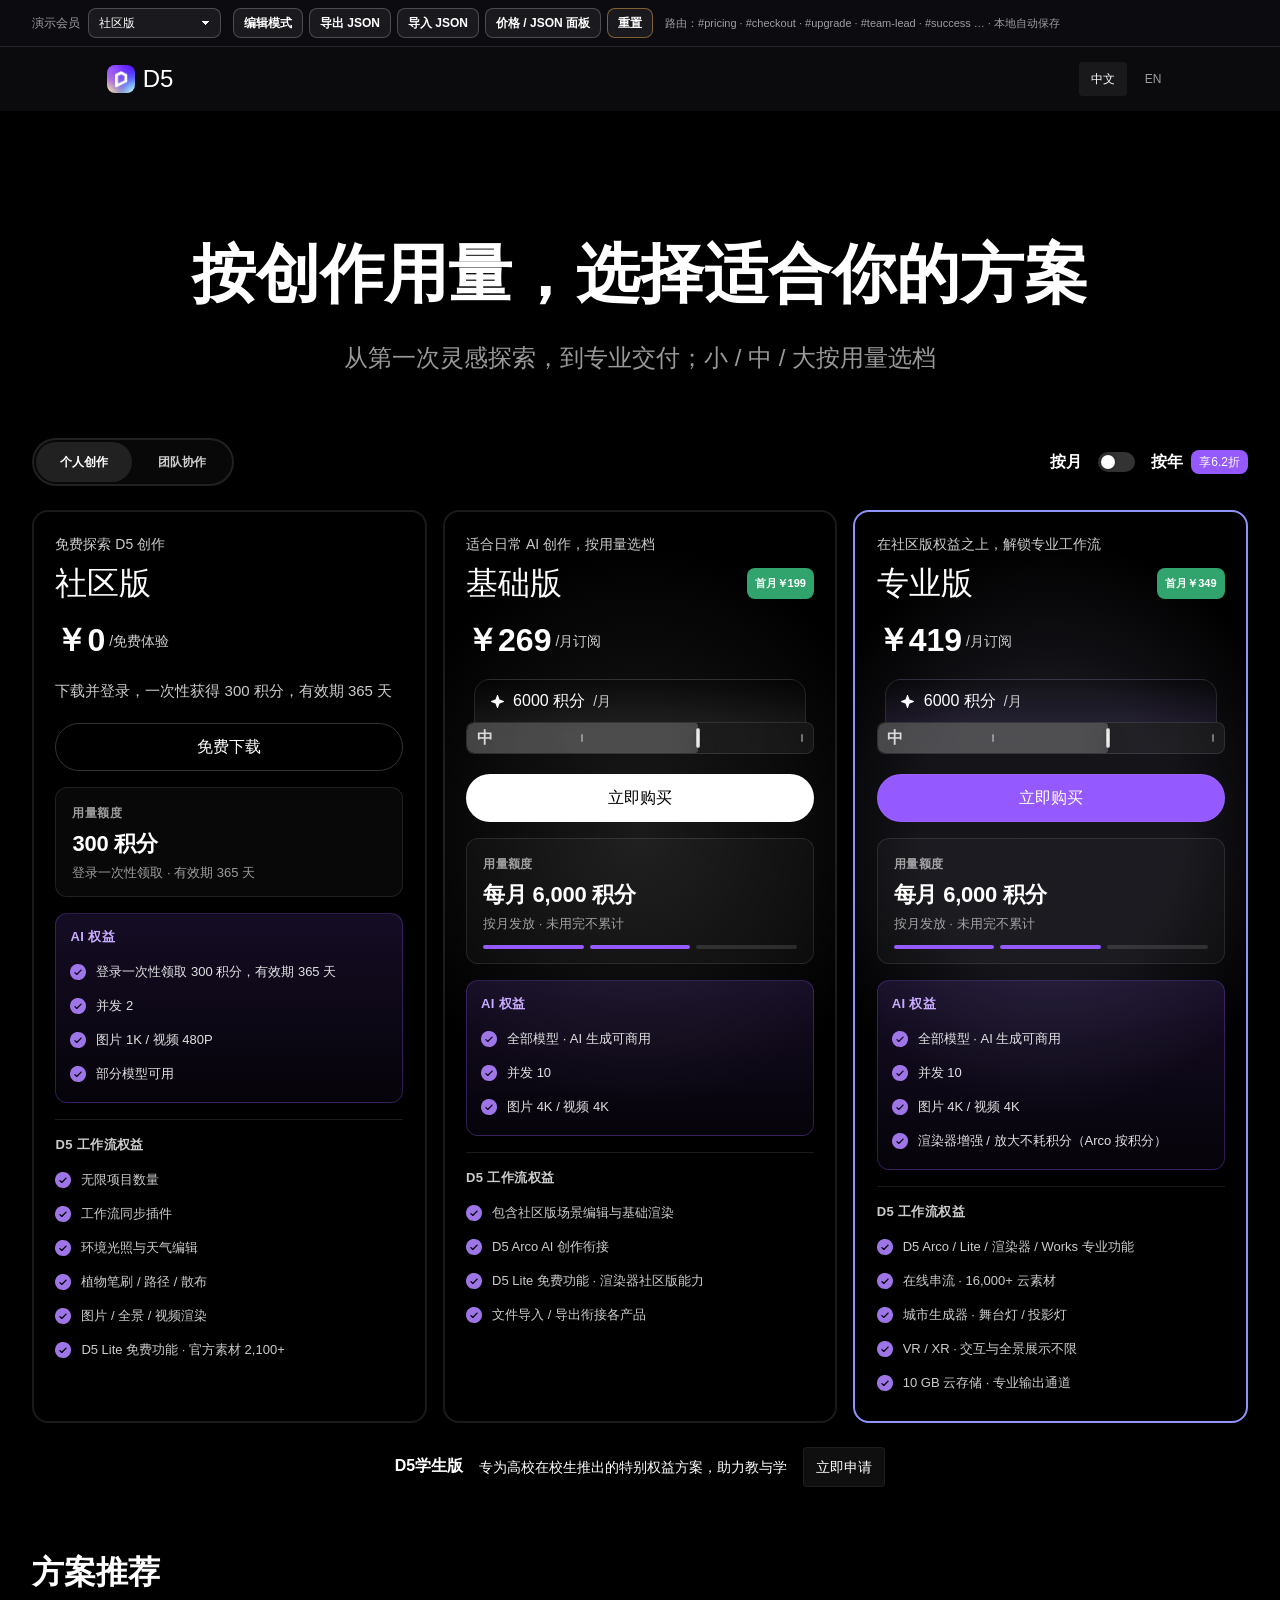
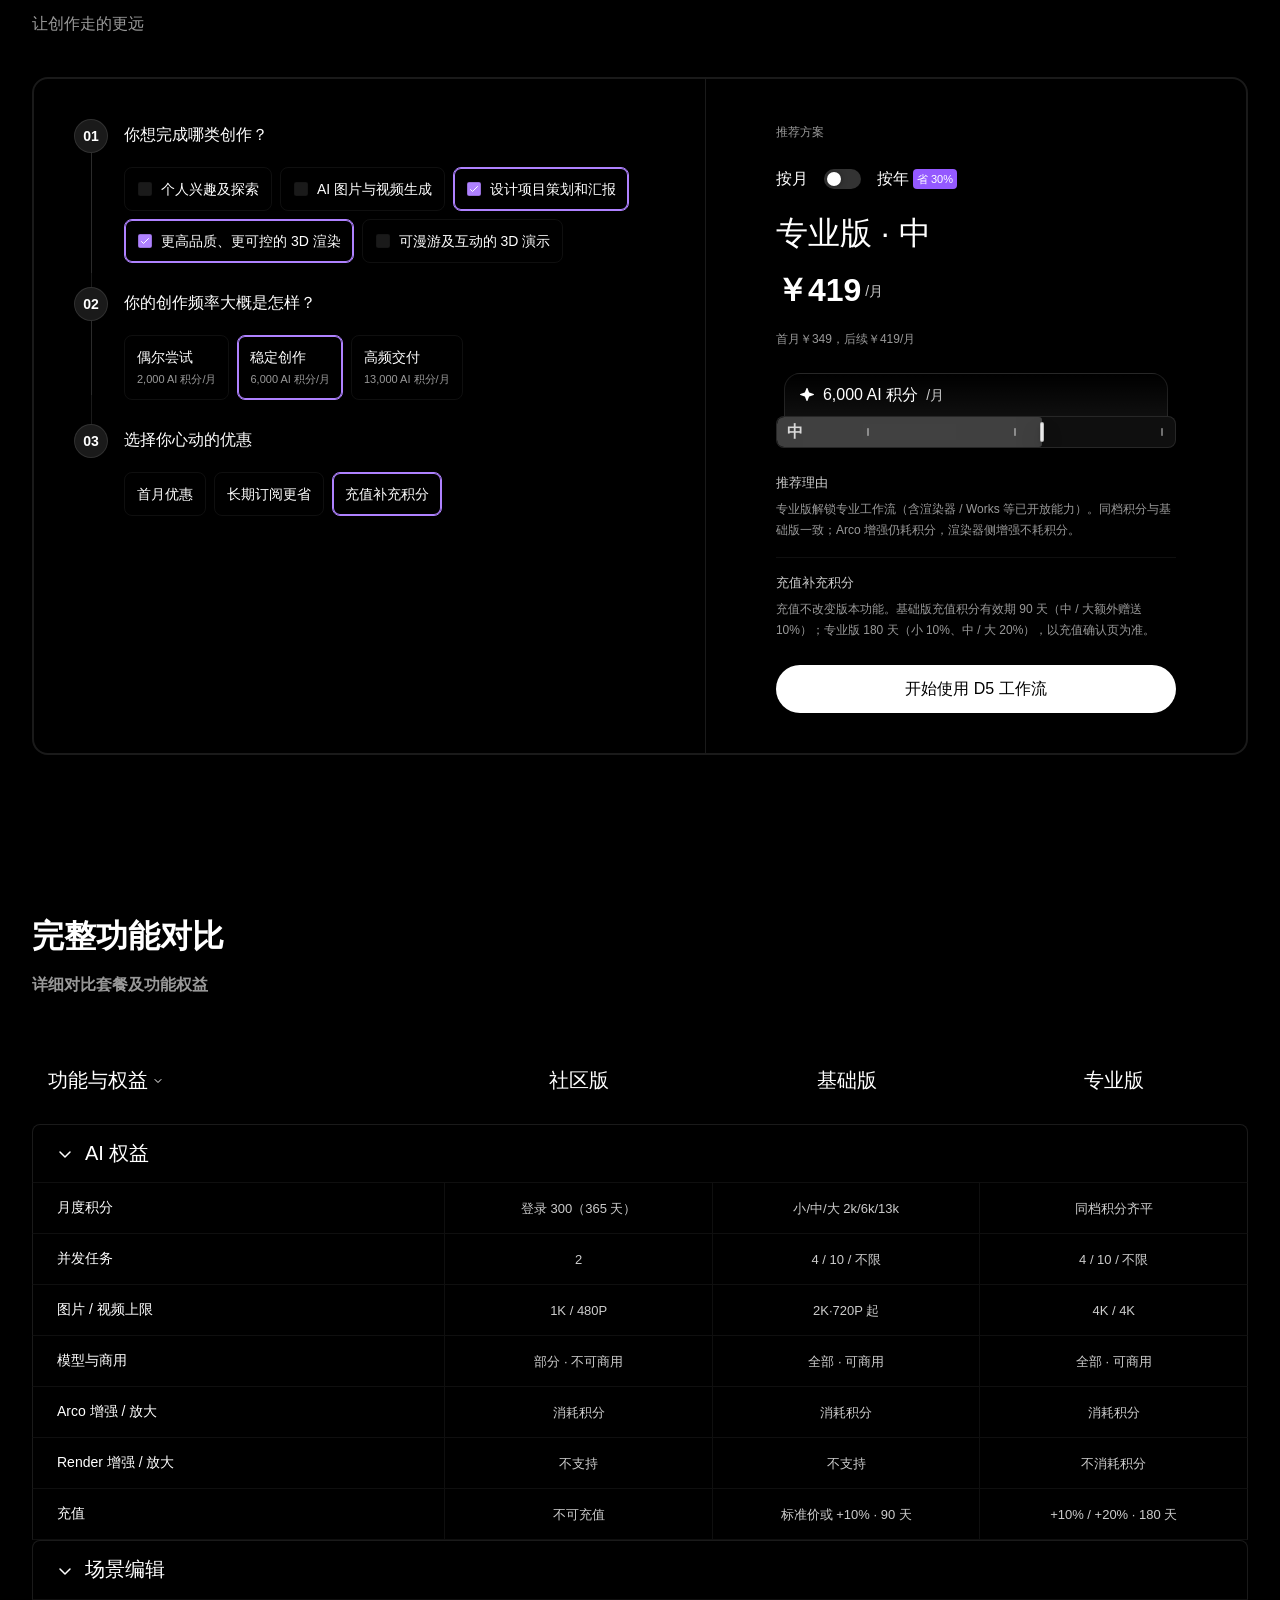
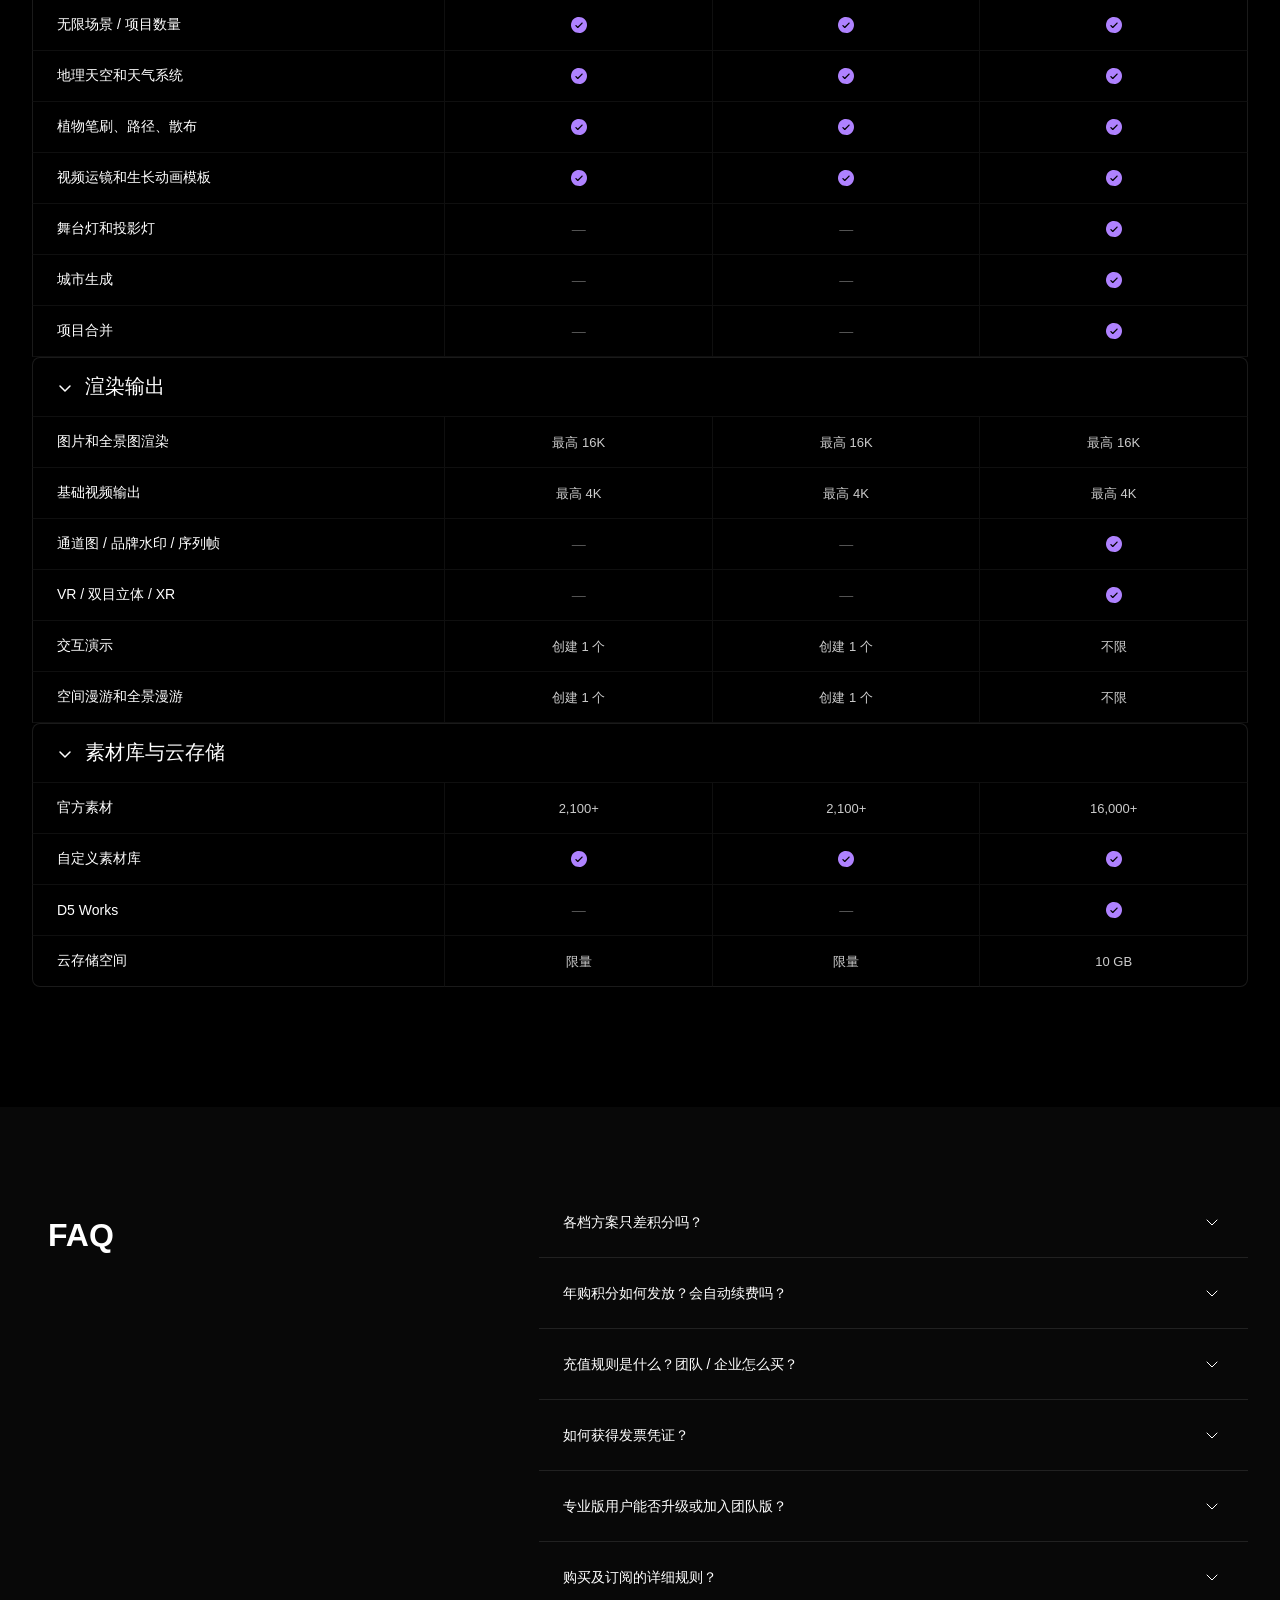
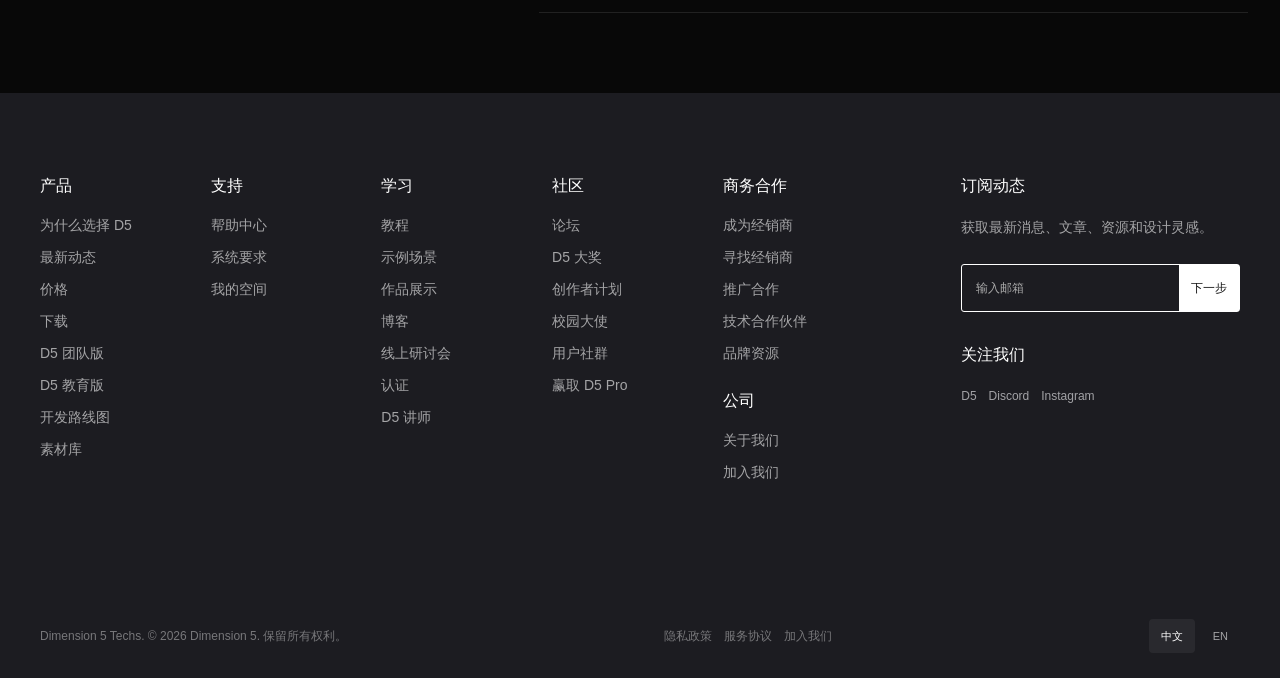
==== index.html @ 99d99f15 "Lay team and enterprise plans side by side. Replace the stacked .plan-grid.is-team flex column with " ====
<!doctype html>
<html lang="zh-CN">
<head>
  <meta charset="UTF-8">
  <meta name="viewport" content="width=device-width, initial-scale=1">
  <meta name="theme-color" content="#000000">
  <meta name="description" content="选择适合你的 D5 方案，比较个人版本、AI 用量与设计工作流权益。">
  <title>D5 · 选择你的创作方案</title>
  <link rel="icon" href="assets/d5-logo.png">
  <link rel="stylesheet" href="styles.css?v=20261009-team-2col">
  <link rel="stylesheet" href="recommender.css?v=20261009-team-2col">
  <link rel="stylesheet" href="flows.css?v=20261009-team-2col">
</head>
<body data-route="pricing">
  <div class="demo-toolbar" id="demo-toolbar" aria-label="演示与编辑工具栏"></div>

  <header class="global-nav">
    <a class="brand" href="#pricing" data-nav="pricing" aria-label="D5"><img src="assets/brand.webp" alt=""><span>D5</span></a>
    <fieldset class="language-switch" aria-label="Language">
      <button type="button" data-lang="zh" aria-pressed="true">中文</button>
      <button type="button" data-lang="en" aria-pressed="false">EN</button>
    </fieldset>
  </header>

  <div id="view-pricing">
  <main id="main">
    <section class="hero container">
      <h1 data-i18n="hero.title" data-edit="hero.title">按创作用量，选择适合你的方案</h1>
      <p data-i18n="hero.subtitle" data-edit="hero.subtitle">从第一次灵感探索，到专业交付；小 / 中 / 大按用量选档</p>
    </section>

    <section class="pricing container" id="pricing">
      <div class="pricing-toolbar">
        <div class="segmented" role="group" aria-label="选择用户类别">
          <button type="button" data-audience="personal" aria-pressed="true" data-i18n="audience.personal">个人创作</button>
          <button type="button" data-audience="team" aria-pressed="false" data-i18n="audience.team">团队协作</button>
        </div>
        <div class="billing">
          <span data-i18n="billing.monthly">按月</span>
          <button type="button" class="toggle" data-billing-toggle aria-pressed="false" aria-label="切换按年购买"><span></span></button>
          <div class="billing-annual"><span data-i18n="billing.annual">按年</span><b data-i18n="billing.discount">享6.2折</b></div>
        </div>
      </div>
      <div class="plan-grid" id="plan-grid"></div>
      <div class="education">
        <div class="education-inner">
          <strong data-i18n="education.title" data-edit="education.title">D5学生版</strong>
          <span data-i18n="education.subtitle" data-edit="education.subtitle">专为高校在校生推出的特别权益方案，助力教与学</span>
          <a href="#pricing" data-i18n="education.button" data-edit="education.button">立即申请</a>
        </div>
      </div>
    </section>

    <section class="section container" id="workflow" aria-labelledby="workflow-title">
      <div class="section-head">
        <h2 id="workflow-title" data-edit="workflow.title">方案推荐</h2>
        <p data-edit="workflow.subtitle">让创作走的更远</p>
      </div>
      <div class="plan-finder" id="plan-finder"></div>
    </section>

    <section class="section container" id="comparison" aria-labelledby="comparison-title">
      <div class="section-head row">
        <div>
          <h2 id="comparison-title" data-i18n="comparison.title" data-edit="comparison.title">完整功能对比</h2>
          <p data-i18n="comparison.subtitle" data-edit="comparison.subtitle">详细对比套餐及功能权益</p>
        </div>
      </div>
      <div class="compare-scroll" tabindex="0" role="region" aria-labelledby="comparison-title"><div class="compare" id="compare"></div></div>
    </section>

    <section class="faq" id="faq" aria-labelledby="faq-title">
      <div class="container faq-inner">
        <div class="faq-title"><h2 id="faq-title">FAQ</h2></div>
        <div class="faq-list">
          <details><summary><span data-i18n="faq.q1" data-edit="faq.q1">各档方案只差积分吗？</span><img src="assets/figma/caret-down-faq.svg" alt=""></summary><p data-i18n="faq.a1" data-edit="faq.a1">不只积分。小 / 中 / 大还会影响并发、输出分辨率、充值赠送与积分有效期等；基础版与专业版同档积分一致，但在产品工作流与计量上不同——D5 Arco 的 AI 增强 / 放大消耗积分；专业版下 D5 渲染器的 AI 增强 / 放大不消耗积分，基础版不支持渲染器侧增强。具体以当前方案与功能入口说明为准。</p></details>
          <details><summary><span data-i18n="faq.q2" data-edit="faq.q2">年购积分如何发放？会自动续费吗？</span><img src="assets/figma/caret-down-faq.svg" alt=""></summary><p data-i18n="faq.a2" data-edit="faq.a2">年购一次支付，积分仍按月发放，未用完不累计到下一积分月。当前为到期不自动续费；是否自动续费以购买确认页为准。</p></details>
          <details><summary><span data-i18n="faq.q3" data-edit="faq.q3">充值规则是什么？团队 / 企业怎么买？</span><img src="assets/figma/caret-down-faq.svg" alt=""></summary><p data-i18n="faq.a3" data-edit="faq.a3">充值可补充 D5 AI 积分，不改变版本功能。社区版不可充值；基础版按档位为标准价或额外赠送，充值积分有效期 90 天；专业版额外赠送更高，有效期 180 天，均以充值确认页为准。团队版与企业版为两个独立版本模块，各自提供基础席位与专业席位，不展示公开自助价，请联系销售获取报价。</p></details>
          <details><summary><span data-i18n="faq.q4" data-edit="faq.q4">如何获得发票凭证？</span><img src="assets/figma/caret-down-faq.svg" alt=""></summary><p data-i18n="faq.a4" data-edit="faq.a4">成功订购后，可前往 D5 用户中心 · 发票服务 申请开票。</p></details>
          <details><summary><span data-i18n="faq.q5" data-edit="faq.q5">专业版用户能否升级或加入团队版？</span><img src="assets/figma/caret-down-faq.svg" alt=""></summary><p data-i18n="faq.a5" data-edit="faq.a5">专业版用户如需升级为团队版，可联系我们了解详情。若团队已开通团队版，可联系团队管理员邀请你加入。</p></details>
          <details><summary><span data-i18n="faq.q6" data-edit="faq.q6">购买及订阅的详细规则？</span><img src="assets/figma/caret-down-faq.svg" alt=""></summary><p data-i18n="faq.a6" data-edit="faq.a6">查看 D5 订阅规则（d5render.cn/subscription-rules）。其他购买问题可进入帮助中心向我们提问。</p></details>
        </div>
      </div>
    </section>
  </main>
  </div>

  <div id="flow-host" hidden>
    <div id="flow-root" class="view is-active" aria-live="polite"></div>
  </div>

  <footer class="reference-footer">
    <div class="footer-columns">
      <div><h3 data-i18n="footer.product">产品</h3><a href="#pricing" data-nav="pricing" data-i18n="footer.whyD5">为什么选择 D5</a><a href="#pricing" data-nav="pricing" data-i18n="footer.whatsNew">最新动态</a><a href="#pricing" data-nav="pricing" data-i18n="footer.pricing">价格</a><a href="#pricing" data-nav="pricing" data-i18n="footer.download">下载</a><a href="#pricing" data-nav="pricing" data-i18n="footer.teams">D5 团队版</a><a href="#pricing" data-nav="pricing" data-i18n="footer.education">D5 教育版</a><a href="#pricing" data-nav="pricing" data-i18n="footer.roadmap">开发路线图</a><a href="#pricing" data-nav="pricing" data-i18n="footer.assets">素材库</a></div>
      <div><h3 data-i18n="footer.support">支持</h3><a href="#pricing" data-nav="pricing" data-i18n="footer.help">帮助中心</a><a href="#pricing" data-nav="pricing" data-i18n="footer.requirements">系统要求</a><a href="#pricing" data-nav="pricing" data-i18n="footer.space">我的空间</a></div>
      <div><h3 data-i18n="footer.learn">学习</h3><a href="#pricing" data-nav="pricing" data-i18n="footer.tutorial">教程</a><a href="#pricing" data-nav="pricing" data-i18n="footer.sample">示例场景</a><a href="#pricing" data-nav="pricing" data-i18n="footer.gallery">作品展示</a><a href="#pricing" data-nav="pricing" data-i18n="footer.blog">博客</a><a href="#pricing" data-nav="pricing" data-i18n="footer.webinars">线上研讨会</a><a href="#pricing" data-nav="pricing" data-i18n="footer.certification">认证</a><a href="#pricing" data-nav="pricing" data-i18n="footer.instructor">D5 讲师</a></div>
      <div><h3 data-i18n="footer.community">社区</h3><a href="#pricing" data-nav="pricing" data-i18n="footer.forum">论坛</a><a href="#pricing" data-nav="pricing" data-i18n="footer.awards">D5 大奖</a><a href="#pricing" data-nav="pricing" data-i18n="footer.creator">创作者计划</a><a href="#pricing" data-nav="pricing" data-i18n="footer.campus">校园大使</a><a href="#pricing" data-nav="pricing" data-i18n="footer.userGroup">用户社群</a><a href="#pricing" data-nav="pricing" data-i18n="footer.winPro">赢取 D5 Pro</a></div>
      <div><h3 data-i18n="footer.business">商务合作</h3><a href="#pricing" data-nav="pricing" data-i18n="footer.reseller">成为经销商</a><a href="#pricing" data-nav="pricing" data-i18n="footer.findReseller">寻找经销商</a><a href="#pricing" data-nav="pricing" data-i18n="footer.affiliate">推广合作</a><a href="#pricing" data-nav="pricing" data-i18n="footer.technology">技术合作伙伴</a><a href="#pricing" data-nav="pricing" data-i18n="footer.brandKit">品牌资源</a><h3 class="company-heading" data-i18n="footer.company">公司</h3><a href="#pricing" data-nav="pricing" data-i18n="footer.about">关于我们</a><a href="#pricing" data-nav="pricing" data-i18n="footer.careers">加入我们</a></div>
      <div class="footer-subscribe">
        <h3 data-i18n="footer.subscribe">订阅动态</h3>
        <p data-i18n="footer.newsletter">获取最新消息、文章、资源和设计灵感。</p>
        <form class="newsletter-placeholder" id="newsletter-form"><label class="sr-only" for="newsletter-email" data-i18n="footer.emailLabel">邮箱地址</label><input id="newsletter-email" type="email" placeholder="输入邮箱" data-i18n-placeholder="footer.emailPlaceholder"><button type="submit" data-i18n="footer.next">下一步</button></form>
        <h3 data-i18n="footer.followTitle">关注我们</h3>
        <span class="social-labels">D5　Discord　Instagram</span>
      </div>
    </div>
    <div class="footer-legal">
      <span data-i18n="footer.copyright">Dimension 5 Techs. © 2026 Dimension 5. 保留所有权利。</span>
      <span><a href="#pricing" data-nav="pricing" data-i18n="footer.privacy">隐私政策</a>　<a href="#pricing" data-nav="pricing" data-i18n="footer.service">服务协议</a>　<a href="#pricing" data-nav="pricing" data-i18n="footer.join">加入我们</a></span>
      <fieldset class="language-switch" aria-label="Language">
        <button type="button" data-lang="zh" aria-pressed="true">中文</button>
        <button type="button" data-lang="en" aria-pressed="false">EN</button>
      </fieldset>
    </div>
  </footer>

  <div class="sr-only" id="announcer" role="status" aria-live="polite"></div>
  <script src="app.js?v=20261009-team-2col"></script>
  <script src="recommender.js?v=20261009-team-2col"></script>
  <script src="flows.js?v=20261009-team-2col"></script>
</body>
</html>
---- styles.css ----
@charset "UTF-8";
/* D5 pricing page.
   Section design: Figma "Official Website / Global" (31951:32322), 1920 frame, content px-240 → 1440.
   Header / footer: reference site (d5-arco-landing). */

:root {
  --content-width: min(1440px, calc(100% - clamp(32px, 8vw - 24px, 64px)));
  --ai: #9459ff;
  --font: Inter, "PingFang SC", "Microsoft YaHei", sans-serif;
  --border-10: rgba(255, 255, 255, .1);
  --border-6: rgba(255, 255, 255, .06);
  --text-80: rgba(255, 255, 255, .8);
  --text-60: rgba(255, 255, 255, .6);
}

* { box-sizing: border-box; }
[hidden] { display: none !important; }
html { scroll-behavior: smooth; scroll-padding-top: 64px; }
body { margin: 0; background: #000; color: #fff; font-family: var(--font); font-size: 14px; line-height: 22px; -webkit-font-smoothing: antialiased; }
a { color: inherit; text-decoration: none; }
button { font: inherit; color: inherit; background: none; border: 0; padding: 0; cursor: pointer; }
img { display: block; }
h1, h2, h3, p { margin: 0; }
fieldset { border: 0; margin: 0; padding: 0; min-width: 0; }
.sr-only { position: absolute; width: 1px; height: 1px; padding: 0; margin: -1px; overflow: hidden; clip: rect(0, 0, 0, 0); white-space: nowrap; border: 0; }
.container { width: var(--content-width); margin-inline: auto; }

/* ---------- Header (reference site) ---------- */
.global-nav { position: sticky; top: 0; z-index: 50; display: flex; align-items: center; justify-content: space-between; height: 64px; padding: 0 max(32px, 8.333vw); background: rgba(13, 13, 16, .9); -webkit-backdrop-filter: blur(24px); backdrop-filter: blur(24px); }
.brand { display: flex; align-items: center; gap: 8px; font-family: Outfit, Inter, sans-serif; font-size: 24px; font-weight: 500; white-space: nowrap; }
.brand img { width: 28px; height: 28px; border-radius: 8px; object-fit: cover; }
.language-switch { display: flex; gap: 6px; }
.language-switch button { padding: 8px 12px; border-radius: 4px; font-size: 12px; line-height: 18px; color: var(--text-60); }
.language-switch button[aria-pressed="true"] { background: rgba(255, 255, 255, .06); color: #fff; }

/* ---------- Hero ---------- */
.hero { display: flex; flex-direction: column; gap: 24px; padding: 120px 0 40px; text-align: center; }
.hero h1 { font-size: 64px; font-weight: 700; line-height: normal; }
.hero p { font-size: 24px; font-weight: 500; line-height: normal; color: var(--text-60); }

/* ---------- Pricing toolbar ---------- */
.pricing-toolbar { display: flex; align-items: center; justify-content: space-between; padding: 24px 0; }
.segmented { display: flex; align-items: center; gap: 2px; height: 48px; padding: 2px; border: 2px solid var(--border-10); border-radius: 9999px; background: rgba(255, 255, 255, .03); -webkit-backdrop-filter: blur(50px); backdrop-filter: blur(50px); }
.segmented button { height: 100%; padding: 0 24px; border-radius: 9999px; font-size: 12px; font-weight: 600; line-height: 16px; white-space: nowrap; opacity: .8; }
.segmented button[aria-pressed="true"] { background: rgba(255, 255, 255, .1); opacity: 1; }
.billing { display: flex; align-items: center; gap: 16px; font-size: 16px; font-weight: 600; line-height: 20px; white-space: nowrap; }
.billing-annual { display: flex; align-items: center; gap: 8px; }
.toggle { display: flex; align-items: center; width: 37px; height: 20px; padding: 3px; border-radius: 17px; background: rgba(255, 255, 255, .2); transition: background-color .16s ease; }
.toggle[aria-pressed="true"] { background: var(--ai); }
.toggle span { width: 14px; height: 14px; border-radius: 50%; background: #fff; box-shadow: 0 0 6.4px rgba(0, 0, 0, .4); transition: transform .2s ease; }
.toggle[aria-pressed="true"] span { transform: translateX(17px); }
.billing b { padding: 4px 8px; border-radius: 8px; background: var(--ai); font-size: 12px; font-weight: 500; line-height: 16px; }

/* ---------- Price cards ---------- */
.plan-grid { display: grid; grid-template-columns: repeat(3, minmax(0, 1fr)); gap: clamp(16px, 1.25vw, 24px); align-items: stretch; }
/* Team audience: 团队版 | 企业版 side-by-side; each module has 基础|专业 in one row */
.plan-grid.is-team {
  display: grid;
  grid-template-columns: repeat(2, minmax(0, 1fr));
  gap: 14px;
  align-items: stretch;
}
.seat-note { margin: 0; font-size: 11px; line-height: 16px; color: var(--text-80); }

/* Business modules: Team / Enterprise — compact for one-screen fit */
.biz-module {
  display: flex; flex-direction: column; gap: 10px;
  padding: 12px 12px 14px;
  border: 1px solid var(--border-10);
  border-radius: 14px;
  background: rgba(255, 255, 255, .02);
  min-width: 0;
}
.biz-module-head { display: flex; flex-direction: column; gap: 2px; }
.biz-module-head h2 { font-size: 18px; font-weight: 600; line-height: 24px; }
.biz-module-head p { font-size: 12px; line-height: 17px; color: var(--text-60); }
.biz-module-head .biz-module-note { margin: 2px 0 0; font-size: 11px; line-height: 16px; color: var(--text-60); opacity: .85; }
.biz-seat-grid {
  display: grid;
  grid-template-columns: repeat(2, minmax(0, 1fr));
  gap: 8px;
  align-items: stretch;
}
.plan-card.seat-card {
  gap: 8px;
  padding: 10px 10px 12px;
  border-width: 1px;
  border-radius: 12px;
}
.plan-card.seat-card .plan-zone-a { gap: 6px; padding-bottom: 0; }
.plan-card.seat-card .plan-title { gap: 2px; }
.plan-card.seat-card .plan-desc { font-size: 11px; line-height: 15px; color: var(--text-60); }
.plan-card.seat-card .plan-name h2 { font-size: 16px; font-weight: 600; line-height: 22px; }
.plan-card.seat-card .seat-capacity {
  margin-top: 0;
  padding: 8px 10px;
  gap: 2px;
  border-radius: 8px;
}
.plan-card.seat-card .seat-capacity .capacity-title { font-size: 13px; font-weight: 600; line-height: 18px; }
.plan-card.seat-card .plan-button {
  height: 34px;
  padding: 6px 10px;
  font-size: 13px;
  border-radius: 9999px;
}
.plan-card.seat-card .seat-bullets { margin-top: 0; gap: 0; }
.plan-card.seat-card .seat-bullets li {
  min-height: 0;
  padding: 2px 0;
  font-size: 11px;
  line-height: 15px;
  gap: 6px;
}
.plan-card.seat-card .seat-bullets li .check { width: 12px; height: 12px; margin-top: 1px; }

/* Lovart-inspired card zones + AI/workflow split */
.plan-zone-a { display: flex; flex-direction: column; gap: 16px; padding-bottom: 4px; }
.capacity-zone {
  display: flex; flex-direction: column; gap: 6px;
  padding: 14px 16px;
  border: 1px solid var(--border-10);
  border-radius: 12px;
  background: rgba(255, 255, 255, .03);
}
.capacity-label { font-size: 12px; font-weight: 600; letter-spacing: .04em; text-transform: uppercase; color: var(--text-60); }
.capacity-title { font-size: 22px; font-weight: 600; line-height: 28px; letter-spacing: -.01em; }
.capacity-sub { font-size: 13px; line-height: 18px; color: var(--text-60); }
.capacity-meter { display: flex; gap: 6px; margin-top: 6px; }
.capacity-meter i { flex: 1; height: 4px; border-radius: 2px; background: rgba(255, 255, 255, .12); }
.capacity-meter i.on { background: var(--ai); }
.seat-capacity { margin-top: 0; }
.seat-capacity .capacity-title { font-size: 13px; line-height: 18px; }
.seat-bullets { margin-top: 0; }
.seat-bullets li { min-height: 0; padding: 2px 0; font-size: 11px; line-height: 15px; }

.benefit-stack { display: flex; flex-direction: column; gap: 0; margin-top: 0; }
.benefit-block { display: flex; flex-direction: column; gap: 10px; }
.benefit-label { font-size: 13px; font-weight: 600; line-height: 18px; color: var(--text-60); letter-spacing: .03em; }
.benefit-ai {
  padding: 14px 14px 12px;
  border: 1px solid rgba(148, 89, 255, .28);
  border-radius: 12px;
  background: linear-gradient(180deg, rgba(148, 89, 255, .14), rgba(148, 89, 255, .04));
}
.benefit-ai .benefit-label { color: #c9acff; }
.benefit-divider { height: 1px; margin: 16px 0; background: var(--border-10); }
.benefit-workflow .benefit-label { color: var(--text-80); }
.compare-text { display: inline-block; font-size: 13px; line-height: 18px; color: var(--text-80); }
.compare-empty { color: var(--text-60); opacity: .55; }
.plan-card { display: flex; flex-direction: column; gap: 16px; padding: clamp(16px, 1.67vw, 24px); border: 2px solid var(--border-10); border-radius: 16px; min-width: 0; overflow-wrap: anywhere; transition: border-color .16s ease, background-color .16s ease; }
.plan-card.basic { background: radial-gradient(ellipse 262px 290px at 50% 35%, rgba(255, 255, 255, .1), rgba(255, 255, 255, 0)); }
.plan-card.pro { border-color: #8f94fb; background: radial-gradient(ellipse 262px 290px at 50% 35%, rgba(199, 201, 253, .1) 50%, rgba(255, 255, 255, 0)); }
.plan-top { display: flex; flex-direction: column; gap: 16px; }
.plan-title { display: flex; flex-direction: column; gap: 8px; }
.plan-desc { font-size: 14px; font-weight: 500; line-height: 22px; color: var(--text-80); }
.plan-name { display: flex; flex-wrap: wrap; align-items: center; justify-content: space-between; gap: 8px; }
.plan-name h2 { font-size: 32px; font-weight: 500; line-height: 40px; }
.tag { max-width: 100%; padding: 8px; border-radius: 8px; background: #30a46c; font-size: 11px; font-weight: 600; line-height: normal; color: #fff; }
.plan-price { display: flex; flex-wrap: wrap; align-items: center; gap: 4px; min-height: 40px; }
.price-value { font-size: 32px; font-weight: 600; line-height: normal; white-space: nowrap; }
.price-period { font-size: 14px; line-height: 22px; color: var(--text-80); }
.plan-info { display: flex; flex-direction: column; gap: 8px; font-size: 15px; font-weight: 500; line-height: 24px; color: var(--text-80); }

.credit-block { display: flex; flex-direction: column; border-radius: 16px; }
.credit-wrap { padding: 0 8px; }
.credit-info { display: flex; flex-wrap: wrap; align-items: center; gap: 4px 8px; padding: 8px clamp(8px, 1.1vw, 16px); border: 1px solid var(--border-10); border-bottom: 0; border-radius: 16px 16px 0 0; background: linear-gradient(to top, rgba(255, 255, 255, .06), rgba(255, 255, 255, 0)); }
.pro .credit-info { background: linear-gradient(to top, rgba(175, 130, 255, .1), rgba(175, 130, 255, 0)); }
.credit-info img { flex: none; width: 16px; height: 16px; padding: 1.5px; }
.credit-info strong { font-size: 16px; font-weight: 500; line-height: 26px; }
.credit-info > span { font-size: 14px; line-height: 22px; color: var(--text-80); }
.rolling-number { display: inline-flex; font-variant-numeric: tabular-nums; line-height: 1.15; vertical-align: baseline; }
.number-wheel { display: inline-block; width: 1ch; height: 1.15em; overflow: hidden; }
.number-wheel-track { display: flex; flex-direction: column; }
.number-wheel-track > span { display: block; height: 1.15em; line-height: 1.15em; flex: none; }

.plan-slider { position: relative; height: 32px; border: 1px solid var(--border-10); border-radius: 8px; background: rgba(255, 255, 255, .06); -webkit-backdrop-filter: blur(50px); backdrop-filter: blur(50px); overflow: hidden; touch-action: pan-y; user-select: none; -webkit-user-select: none; cursor: pointer; }
.slider-fill { position: absolute; inset: 0 auto 0 0; width: clamp(0%, var(--progress), 100%); border-radius: 7px 3px 3px 7px; background: rgba(255, 255, 255, .2); -webkit-backdrop-filter: blur(50px); backdrop-filter: blur(50px); transition: width .18s cubic-bezier(.2, .8, .2, 1); }
.slider-handle { position: absolute; top: 5px; left: clamp(0px, calc(var(--progress) - 2px), calc(100% - 4px)); width: 4px; height: 20px; border: 1px solid rgba(0, 0, 0, .2); border-radius: 2px; background: rgba(255, 255, 255, .9); filter: drop-shadow(0 8px 9px rgba(0, 0, 0, .22)) drop-shadow(0 2px 2.5px rgba(0, 0, 0, .18)); transition: left .18s cubic-bezier(.2, .8, .2, 1); pointer-events: none; }
.slider-label { position: absolute; left: 9.67px; top: 50%; transform: translateY(-50%); font-size: 16px; font-weight: 600; line-height: 16px; color: var(--text-80); pointer-events: none; }
.slider-ticks { position: absolute; inset: 0; pointer-events: none; }
.slider-ticks i { position: absolute; top: 11px; width: 2px; height: 8px; border-radius: 1px; background: rgba(255, 255, 255, .4); transform: translateX(-50%); }
.slider-ticks i:nth-child(1) { left: 33.333%; }
.slider-ticks i:nth-child(2) { left: 66.666%; }
.slider-ticks i:nth-child(3) { left: calc(100% - 10px); transform: translateX(-100%); }
.plan-slider input { position: absolute; inset: 0; width: 100%; height: 100%; margin: 0; opacity: 0; cursor: pointer; }
.plan-slider:has(input:focus-visible) { outline: 2px solid #c9acff; outline-offset: 2px; }

.plan-button { display: flex; align-items: center; justify-content: center; width: 100%; height: 48px; padding: 12px; border-radius: 9999px; font-size: 16px; font-weight: 500; line-height: 1; -webkit-backdrop-filter: blur(50px); backdrop-filter: blur(50px); transition: border-color .16s ease, background-color .16s ease, color .16s ease; }
.community .plan-button { border: 1px solid rgba(255, 255, 255, .2); }
.basic .plan-button { border: 1px solid rgba(255, 255, 255, .2); background: #fff; color: #000; }
.pro .plan-button { border: 1px solid var(--border-6); background: var(--ai); }
.plan-card:focus-within { border-color: rgba(255, 255, 255, .24); background-color: rgba(255, 255, 255, .035); }
.plan-card.pro:focus-within { border-color: #b0a5ff; }
.plan-button:focus-visible { outline: 2px solid #c9acff; outline-offset: 3px; }
.community .plan-button:focus-visible { border-color: rgba(255, 255, 255, .4); background-color: rgba(255, 255, 255, .08); }
.basic .plan-button:focus-visible { background-color: #e6e6e6; }
.pro .plan-button:focus-visible { background-color: #a775ff; }
@media (hover: hover) and (pointer: fine) {
  .plan-card:hover { border-color: rgba(255, 255, 255, .24); background-color: rgba(255, 255, 255, .035); }
  .plan-card.pro:hover { border-color: #b0a5ff; }
  .community .plan-button:hover { border-color: rgba(255, 255, 255, .4); background-color: rgba(255, 255, 255, .08); }
  .basic .plan-button:hover { background-color: #e6e6e6; }
  .pro .plan-button:hover { background-color: #a775ff; }
}
.plan-list { list-style: none; margin: 0; padding: 0; display: flex; flex-direction: column; gap: 2px; }
.plan-list li {
  display: flex; align-items: flex-start; gap: 10px;
  min-height: 0; padding: 6px 0;
  font-size: 13px; line-height: 20px; color: rgba(255, 255, 255, .88);
}
.plan-list li .check { flex: none; width: 16px; height: 16px; margin-top: 2px; opacity: .9; }
.plan-list li span { flex: 1; min-width: 0; }
.plan-list-secondary li { color: var(--text-80); font-size: 13px; line-height: 20px; }
.plan-list em { font-style: normal; font-weight: 500; color: #c9acff; margin-left: 6px; }

/* ---------- Education ---------- */
.education { display: flex; justify-content: center; padding: 16px; }
.education-inner { display: flex; flex: 1; align-items: center; justify-content: center; gap: 16px; min-width: 0; padding: 8px 40px; border-radius: 8px; }
.education strong { font-size: 16px; font-weight: 600; line-height: normal; white-space: nowrap; }
.education span { font-size: 14px; line-height: 22px; white-space: nowrap; }
.education a { padding: 12px; border: 1px solid var(--border-6); border-radius: 4px; background: rgba(255, 255, 255, .06); font-size: 14px; line-height: 1; white-space: nowrap; -webkit-backdrop-filter: blur(50px); backdrop-filter: blur(50px); }

/* ---------- Sections ---------- */
.section { padding-bottom: 120px; }
.section-head { display: flex; flex-direction: column; gap: 16px; padding: 40px 0; }
.section-head h2 { font-size: 32px; font-weight: 600; line-height: normal; }
.section-head p { font-size: 16px; font-weight: 700; line-height: normal; color: var(--text-60); }
.section-head.row { flex-direction: row; align-items: center; justify-content: space-between; }
.section-head.row > div:first-child { display: flex; flex-direction: column; gap: 16px; }
.section-placeholder { height: 128px; }

/* ---------- Feature comparison ---------- */
.compare-scroll { width: 100%; overflow-x: auto; -webkit-overflow-scrolling: touch; }
.compare-scroll:focus-visible { outline: 2px solid #c9acff; outline-offset: 4px; border-radius: 8px; }
.compare-table { width: 100%; min-width: 640px; table-layout: fixed; border-collapse: separate; border-spacing: 0; }
.compare-table th, .compare-table td { vertical-align: middle; overflow-wrap: anywhere; }
.compare-table thead th { padding: 24px 12px; font-size: 20px; font-weight: 500; line-height: 40px; text-align: center; }
.compare-table thead .lead { width: 34%; padding-left: 16px; text-align: left; }
.compare-table thead .col { width: 22%; }
.compare-table thead .lead img { display: inline-block; width: 12px; height: 12px; margin-left: 4px; vertical-align: middle; }
.compare-table tbody th, .compare-table tbody td { border-bottom: 1px solid var(--border-6); border-right: 1px solid var(--border-6); }
.compare-table tbody tr > :first-child { border-left: 1px solid var(--border-10); }
.compare-table tbody tr > :last-child { border-right-color: var(--border-10); }
.compare-table .compare-group { padding: 16px 20px; border-top: 1px solid var(--border-10); border-radius: 8px 8px 0 0; font-size: 20px; font-weight: 500; line-height: 24px; text-align: left; }
.compare-group img { display: inline-block; width: 24px; height: 24px; margin-right: 8px; vertical-align: middle; }
.compare-table tbody .lead { padding: 16px 24px; font-size: 14px; font-weight: 500; line-height: normal; text-align: left; }
.compare-table tbody .col { padding: 14px 12px; text-align: center; }
.compare-table tbody .col img { width: 20px; height: 20px; margin-inline: auto; padding: 1.875px; }
.compare-table tbody tr:last-child > * { border-bottom-color: var(--border-10); }
.compare-table tbody tr:last-child > :first-child { border-bottom-left-radius: 8px; }
.compare-table tbody tr:last-child > :last-child { border-bottom-right-radius: 8px; }

/* ---------- FAQ ---------- */
.faq { background: rgba(255, 255, 255, .03); padding: 80px 0; }
.faq-inner { display: grid; grid-template-columns: minmax(0, 5fr) minmax(0, 7fr); align-items: start; }
.faq-title { display: flex; align-items: center; min-width: 0; min-height: 98px; padding: 0 16px; }
.faq-title h2 { font-size: 32px; font-weight: 600; line-height: normal; font-feature-settings: "halt" 1; }
.faq-list { width: 100%; min-width: 0; overflow-wrap: anywhere; }
.faq-list details { border-bottom: 1px solid var(--border-10); }
.faq-list summary { display: flex; align-items: flex-start; gap: 16px; padding: 24px; list-style: none; cursor: pointer; font-size: 14px; font-weight: 500; line-height: 22px; }
.faq-list summary::-webkit-details-marker { display: none; }
.faq-list summary span { flex: 1; min-width: 0; }
.faq-list summary img { flex: none; width: 24px; height: 24px; margin: -1px 0; transition: transform .2s ease; }
.faq-list details[open] summary img { transform: rotate(180deg); }
.faq-list details p { padding: 0 24px 24px; font-size: 14px; line-height: 22px; color: var(--text-60); }

/* ---------- Footer (reference site) ---------- */
.reference-footer { padding: 80px max(32px, 50vw - 600px) 0; background: #1c1c21; color: var(--text-60); font-size: 14px; }
.footer-columns { display: grid; grid-template-columns: repeat(4, 1fr) 1.45fr 1.85fr; gap: 20px; }
.footer-columns h3 { margin: 0 0 16px; font-family: Outfit, Inter, sans-serif; font-size: 16px; font-weight: 500; line-height: 26px; color: #fff; }
.footer-columns a { display: block; margin: 0 0 12px; font-size: 14px; line-height: 20px; color: var(--text-60); }
.footer-columns a:hover { color: #fff; }
.footer-columns .company-heading { margin-top: 25px; }
.footer-subscribe p { margin: 0 0 25px; font-size: 14px; line-height: 24px; }
.newsletter-placeholder { display: flex; align-items: center; justify-content: space-between; width: 100%; margin: 0 0 30px; padding: 0; border: 1px solid #fff; border-radius: 3px; font-size: 12px; color: #fff; }
.newsletter-placeholder input { flex: 1; min-width: 0; padding: 12px 14px; border: 0; background: transparent; color: #fff; font: inherit; }
.newsletter-placeholder input::placeholder { color: #aaa; }
.newsletter-placeholder button { padding: 12px; background: #fff; color: #161616; font-weight: 500; white-space: nowrap; }
.social-labels { font-size: 12px; line-height: 24px; color: #a2a2a6; }
.footer-legal { display: flex; align-items: center; justify-content: space-between; gap: 20px; margin-top: 100px; padding: 25px 0; font-size: 12px; color: rgba(255, 255, 255, .4); }
.footer-legal a:hover { color: #fff; }
.footer-legal .language-switch button { font-size: 11px; }

/* ---------- Responsive ---------- */
@media (max-width: 1100px) {
  .hero h1 { font-size: 48px; }
  .hero p { font-size: 20px; }
  .footer-columns { grid-template-columns: repeat(3, 1fr); gap: 40px; }
  .footer-legal { flex-wrap: wrap; margin-top: 65px; }
  .reference-footer { padding-top: 55px; }
}

@media (max-width: 900px) {
  .global-nav { padding: 0 24px; }
  .hero { gap: 16px; padding: 80px 0 24px; }
  .hero h1 { font-size: 36px; }
  .hero p { font-size: 16px; }
  .pricing-toolbar { flex-wrap: wrap; justify-content: center; gap: 16px; }
  .plan-grid { grid-template-columns: repeat(2, minmax(0, 1fr)); }
  .plan-grid.is-team { grid-template-columns: minmax(0, 1fr); gap: 12px; }
  .biz-seat-grid { grid-template-columns: repeat(2, minmax(0, 1fr)); }
  .plan-card.community { grid-column: 1 / -1; }
  .education { padding: 16px 0; }
  .education-inner { flex-direction: column; gap: 12px; padding: 8px 0; text-align: center; }
  .education span { white-space: normal; }
  .section { padding-bottom: 80px; }
  .section-head { padding: 32px 0; gap: 12px; }
  .section-head h2 { font-size: 28px; }
  .section-head.row { flex-direction: column; align-items: flex-start; gap: 24px; }
  .section-placeholder { height: 96px; }
  .faq { padding: 48px 0; }
  .faq-title h2 { font-size: 28px; }
  .reference-footer { padding: 40px 24px 0; }
  .footer-columns a, .footer-subscribe p { font-size: 12px; }
  .footer-columns h3 { font-size: 15px; }
  .footer-legal { font-size: 10px; }
}

@media (max-width: 640px) {
  .plan-grid { grid-template-columns: minmax(0, 1fr); }
  .biz-seat-grid { grid-template-columns: minmax(0, 1fr); }
  .biz-module { padding: 12px; }
  .biz-module-head h2 { font-size: 16px; line-height: 22px; }
  .faq-inner { grid-template-columns: minmax(0, 1fr); }
  .faq-title { min-height: 0; padding: 0 24px 16px; }
}

@media (max-width: 560px) {
  .hero h1 { font-size: 32px; }
  .billing { font-size: 14px; }
  .footer-columns { grid-template-columns: repeat(2, 1fr); gap: 30px 20px; }
  .footer-subscribe { grid-column: 1 / -1; max-width: 320px; }
  .footer-columns h3 { font-size: 14px; }
  .footer-legal { display: block; margin-top: 40px; line-height: 22px; }
  .footer-legal > span { display: block; margin-bottom: 8px; }
  .footer-legal .language-switch { margin-top: 12px; }
}

@media (prefers-reduced-motion: reduce) {
  html { scroll-behavior: auto; }
  *, *::before, *::after { transition: none !important; }
}
---- recommender.css ----
/* Figma 31992:11842: bordered container, 40px inset, 797:643 split. */
#workflow .section-head p { font-weight: 400; line-height: 26px; max-width: 850px; }
.plan-finder { display: grid; grid-template-columns: minmax(0, 797fr) minmax(0, 643fr); align-items: stretch; border: 2px solid var(--border-10); border-radius: 16px; }
.finder-steps { display: flex; flex-direction: column; gap: 24px; min-width: 0; padding: 40px; }
.finder-step { position: relative; padding-left: 50px; }
.finder-step legend { padding: 0 0 16px; font-size: 16px; font-weight: 500; line-height: 32px; }
.step-number { position: absolute; left: 0; top: 0; display: grid; place-items: center; width: 34px; height: 34px; border: 1px solid var(--border-10); border-radius: 32px; background: rgba(255, 255, 255, .1); font-size: 14px; font-weight: 700; }
.step-connector { position: absolute; left: 16.75px; top: 34px; bottom: -24px; width: .5px; background: rgba(255, 255, 255, .1); overflow: hidden; }
.step-connector img { max-width: none; }
.finder-hint { color: var(--text-60); font-size: 12px; line-height: 20px; }
.finder-options { display: flex; flex-wrap: wrap; gap: 8px; }
.finder-option { position: relative; display: flex; align-items: center; gap: 8px; min-height: 44px; padding: 11px 12px; border: 1px solid var(--border-6); border-radius: 8px; cursor: pointer; font-size: 14px; line-height: 20px; transition: border-color .16s, background-color .16s; }
.finder-option:hover { border-color: rgba(255,255,255,.3); background: rgba(255,255,255,.03); }
.finder-option:has(input:checked) { border-color: #af82ff; box-shadow: inset 0 0 0 1px #af82ff; }
.finder-option:has(input:focus-visible) { outline: 2px solid #c9acff; outline-offset: 3px; }
.finder-option input { position: absolute; inset: 0; width: 100%; height: 100%; margin: 0; opacity: 0; cursor: pointer; }
.goal-icon { flex: none; }
.usage-option small { display: block; margin-top: 3px; color: var(--text-60); font-size: 11px; line-height: 18px; }
.finder-result { display: grid; place-items: center; min-width: 0; border-left: 1px solid var(--border-10); padding: 40px; }
.finder-result-box { display: flex; flex-direction: column; gap: 24px; width: 100%; max-width: 400px; min-width: 0; text-align: left; }
.finder-billing { display: flex; align-items: center; gap: 16px; font-size: 16px; line-height: 20px; flex-wrap: wrap; }
.finder-result-content { display: flex; flex-direction: column; gap: 24px; }
.finder-summary { display: flex; flex-direction: column; gap: 16px; }
.finder-eyebrow { color: #fff; font-size: 12px; opacity: .6; font-weight: 500; line-height: 26px; }
.finder-annual { display: flex; align-items: center; gap: 4px; }
.finder-discount { padding: 2px 4px; border-radius: 4px; background: var(--ai); font-size: 11px; font-weight: 500; line-height: 16px; white-space: nowrap; }
.finder-summary h3 { font-size: 32px; font-weight: 400; line-height: 40px; }
.finder-star { display: grid; place-items: center; width: 16px; height: 16px; }
.finder-star img { width: auto; height: auto; padding: 0; }
.finder-ticks { position: absolute; right: 8px; top: 11px; left: 90px; overflow: hidden; height: 8px; pointer-events: none; }
.finder-ticks img { max-width: none; }
.finder-explanation { display: flex; flex-direction: column; gap: 16px; font-size: 12px; line-height: 21px; color: var(--text-60); }
.finder-explanation h4 { margin: 0 0 6px; color: var(--text-80); font-size: 13px; font-weight: 500; }
.finder-explanation p + p { margin-top: 6px; }
.finder-offer-note { padding-top: 14px; border-top: 1px solid var(--border-6); }
.finder-choose, .finder-dialog .plan-button { background: white; color: black; border: 1px solid var(--border-10); }
.finder-choose:hover { background: #e6e6e6; }
.finder-dialog { width: min(440px, calc(100% - 40px)); padding: 28px; border: 1px solid var(--border-10); border-radius: 16px; background: #161419; color: white; font: inherit; }
.finder-dialog::backdrop { background: rgba(0,0,0,.75); backdrop-filter: blur(6px); }
.finder-dialog h3 { font-size: 24px; margin-bottom: 20px; }
.finder-dialog p { margin-bottom: 20px; color: var(--text-80); line-height: 26px; }
#workflow :is(a, button):focus-visible { outline: 2px solid #c9acff; outline-offset: 4px; }
@media (max-width: 1100px) {
  .finder-steps { padding: 28px; }
  .finder-step { padding-left: 44px; }
  .goal-option { flex-wrap: wrap; }
  .finder-result { padding: 28px; }
  .finder-summary h3 { font-size: 28px; }
}
@media (max-width: 800px) {
  .plan-finder { grid-template-columns: minmax(0, 1fr); }
  .finder-result { border-left: 0; border-top: 1px solid var(--border-10); }
  .finder-summary h3 { font-size: 28px; }
}
@media (max-width: 420px) {
  #workflow .section-head h2 { font-size: 26px; }
  .finder-step legend { font-size: 15px; line-height: 26px; }
  .goal-option { width: 100%; }
  .goal-option > span { flex: 1; }
  .finder-steps, .finder-result { padding: 20px; }
  .finder-step { padding-left: 40px; }
  .usage-option { flex: 1 1 40%; padding: 10px; }
}
---- flows.css ----
/* Flow pages + edit toolbar + demo controls */

.demo-toolbar {
  position: relative; z-index: 80;
  background: #0c0c10; border-bottom: 1px solid var(--border-10);
  font-size: 12px; line-height: 18px;
}
body.editing .demo-toolbar { position: sticky; top: 0; }
.demo-toolbar-inner {
  width: var(--content-width); margin-inline: auto;
  display: flex; flex-wrap: wrap; align-items: center; gap: 8px 12px;
  padding: 8px 0; min-height: 44px;
}
.demo-toolbar .tb-group { display: flex; flex-wrap: wrap; align-items: center; gap: 6px; }
.demo-toolbar .tb-label { color: var(--text-60); margin-right: 2px; white-space: nowrap; }
.tb-btn {
  border: 1px solid rgba(255,255,255,.22); background: rgba(255,255,255,.06);
  color: #fff; border-radius: 8px; padding: 5px 10px; font-size: 12px; font-weight: 600;
  cursor: pointer; white-space: nowrap;
}
.tb-btn:hover { background: rgba(255,255,255,.12); }
.tb-btn.on { background: var(--ai); border-color: var(--ai); }
.tb-btn.warn { border-color: rgba(255,180,80,.45); }
.tb-select {
  appearance: none; -webkit-appearance: none;
  border: 1px solid rgba(255,255,255,.22); background: rgba(255,255,255,.06);
  color: #fff; border-radius: 8px; padding: 5px 28px 5px 10px; font: inherit; font-size: 12px;
  background-image: linear-gradient(45deg, transparent 50%, #fff 50%), linear-gradient(135deg, #fff 50%, transparent 50%);
  background-position: calc(100% - 14px) 50%, calc(100% - 10px) 50%;
  background-size: 4px 4px, 4px 4px; background-repeat: no-repeat;
}
.tb-hint { color: var(--text-60); font-size: 11px; }
.edit-json-panel {
  display: none; border-top: 1px solid var(--border-10); background: #08080c;
  padding: 12px 0 16px;
}
.edit-json-panel.open { display: block; }
.edit-json-panel .wrap { width: var(--content-width); margin-inline: auto; }
.edit-json-panel label { display: block; color: var(--text-60); margin-bottom: 6px; font-size: 12px; }
.edit-json-panel textarea {
  width: 100%; min-height: 160px; border-radius: 10px;
  border: 1px solid rgba(255,255,255,.18); background: #12121a; color: #e8eef7;
  font-family: ui-monospace, SFMono-Regular, Menlo, Consolas, monospace;
  font-size: 12px; line-height: 1.5; padding: 10px 12px; resize: vertical;
}
.edit-json-actions { display: flex; flex-wrap: wrap; gap: 8px; align-items: center; margin-top: 8px; }
.edit-json-msg { color: var(--text-60); font-size: 12px; }

body.editing [data-edit],
body.editing [contenteditable="true"] {
  outline: 1px dashed rgba(148, 89, 255, .45); outline-offset: 2px;
  border-radius: 4px; cursor: text; min-width: 1ch;
}
body.editing [data-edit]:focus,
body.editing [contenteditable="true"]:focus {
  outline: 2px solid var(--ai); background: rgba(148, 89, 255, .08);
}
body.editing .global-nav { top: auto; }

/* Views */
.view { display: none; }
.view.is-active { display: block; }
#view-pricing.is-active ~ .reference-footer { display: block; }
body:not([data-route="pricing"]) .reference-footer { display: none; }
body:not([data-route="pricing"]) #workflow,
body:not([data-route="pricing"]) #comparison,
body:not([data-route="pricing"]) #faq { display: none; }

.flow-page {
  min-height: calc(100vh - 120px);
  padding: 48px 0 80px;
}
.flow-card {
  width: min(560px, var(--content-width));
  margin: 0 auto;
  padding: 28px 28px 32px;
  border: 1px solid var(--border-10);
  border-radius: 20px;
  background: rgba(255,255,255,.03);
}
.flow-card.wide { width: min(720px, var(--content-width)); }
.flow-kicker {
  font-size: 12px; font-weight: 600; letter-spacing: .04em;
  text-transform: uppercase; color: var(--text-60); margin-bottom: 8px;
}
.flow-card h1 {
  font-size: 28px; font-weight: 600; line-height: 36px; margin-bottom: 8px;
}
.flow-card .flow-lead {
  font-size: 14px; line-height: 22px; color: var(--text-60); margin-bottom: 24px;
}
.flow-rows { display: flex; flex-direction: column; gap: 0; margin-bottom: 20px; }
.flow-row {
  display: flex; justify-content: space-between; gap: 16px;
  padding: 12px 0; border-bottom: 1px solid var(--border-6);
  font-size: 14px; line-height: 22px;
}
.flow-row .k { color: var(--text-60); flex: none; }
.flow-row .v { text-align: right; font-weight: 500; }
.flow-note {
  padding: 12px 14px; border-radius: 12px;
  background: rgba(148, 89, 255, .1); border: 1px solid rgba(148, 89, 255, .22);
  font-size: 13px; line-height: 20px; color: rgba(255,255,255,.88);
  margin-bottom: 20px;
}
.flow-note.warn {
  background: rgba(255,180,80,.08); border-color: rgba(255,180,80,.28);
}
.flow-actions { display: flex; flex-direction: column; gap: 10px; }
.flow-btn {
  display: flex; align-items: center; justify-content: center;
  width: 100%; height: 48px; border-radius: 9999px;
  font-size: 16px; font-weight: 500; cursor: pointer;
  border: 1px solid var(--border-6); background: var(--ai); color: #fff;
}
.flow-btn.secondary {
  background: transparent; border-color: rgba(255,255,255,.22);
}
.flow-btn:hover { filter: brightness(1.08); }
.flow-btn:disabled { opacity: .55; cursor: wait; }

.flow-status {
  text-align: center; padding: 48px 24px;
}
.flow-status .spinner {
  width: 40px; height: 40px; margin: 0 auto 20px;
  border: 3px solid rgba(255,255,255,.15);
  border-top-color: var(--ai); border-radius: 50%;
  animation: spin .8s linear infinite;
}
@keyframes spin { to { transform: rotate(360deg); } }
.flow-status h1 { font-size: 24px; margin-bottom: 8px; }
.flow-status p { color: var(--text-60); font-size: 14px; line-height: 22px; }

.flow-form { display: flex; flex-direction: column; gap: 14px; }
.flow-field { display: flex; flex-direction: column; gap: 6px; }
.flow-field label { font-size: 13px; color: var(--text-80); }
.flow-field label .req { color: #ff8f8f; margin-left: 2px; }
.flow-field input, .flow-field select, .flow-field textarea {
  width: 100%; border-radius: 10px; border: 1px solid rgba(255,255,255,.18);
  background: rgba(255,255,255,.04); color: #fff; font: inherit;
  padding: 10px 12px; font-size: 14px;
}
.flow-field textarea { min-height: 72px; resize: vertical; }
.flow-field-grid {
  display: grid; grid-template-columns: repeat(2, minmax(0, 1fr)); gap: 12px;
}
.flow-form-msg { font-size: 13px; line-height: 20px; min-height: 20px; color: var(--text-60); }
.flow-form-msg.ok { color: #6ddea8; }
.flow-form-msg.err { color: #ff8f8f; }

.success-extra {
  margin-top: 16px; padding-top: 16px; border-top: 1px solid var(--border-6);
  font-size: 13px; line-height: 20px; color: var(--text-60);
}
.success-extra li { margin: 0 0 6px; }

@media (max-width: 640px) {
  .flow-field-grid { grid-template-columns: 1fr; }
  .flow-card { padding: 22px 18px 26px; }
  .demo-toolbar-inner { padding: 8px 0; }
}

@media (prefers-reduced-motion: reduce) {
  .flow-status .spinner { animation: none; border-top-color: var(--ai); }
}
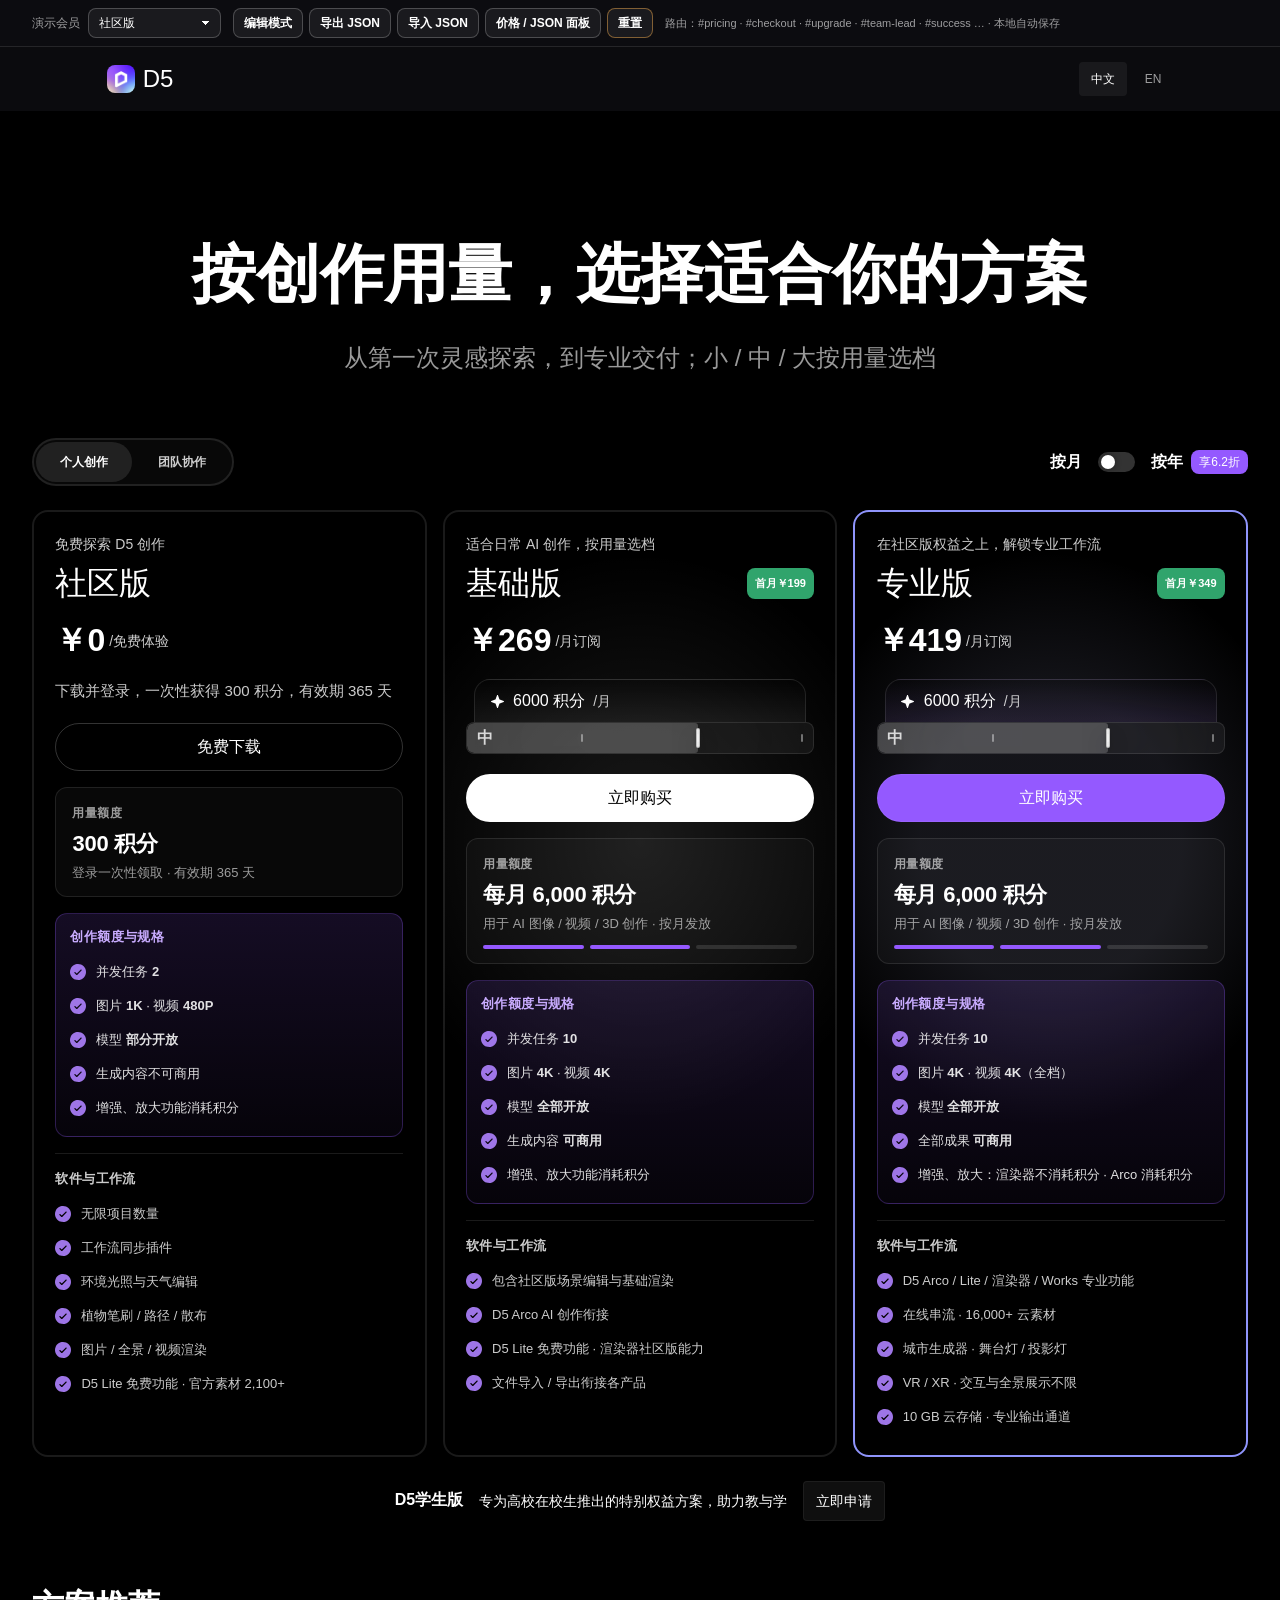
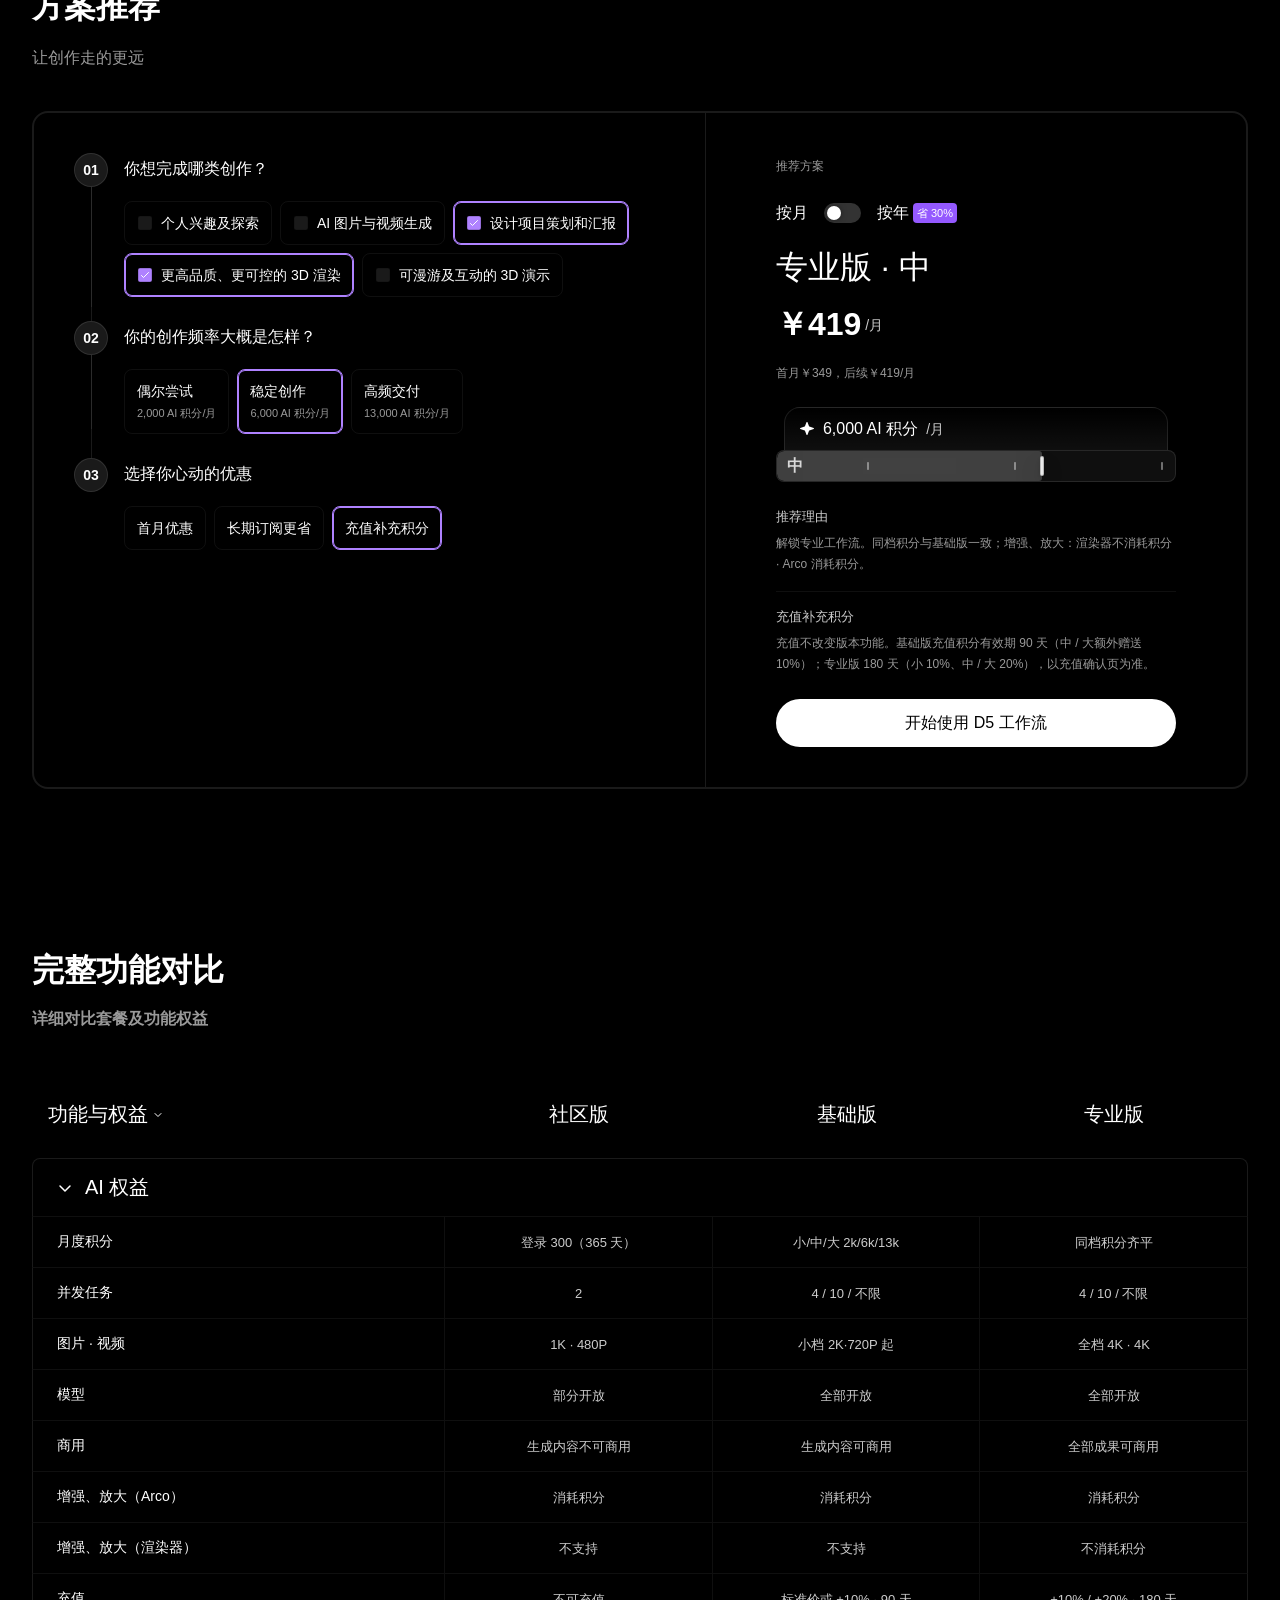
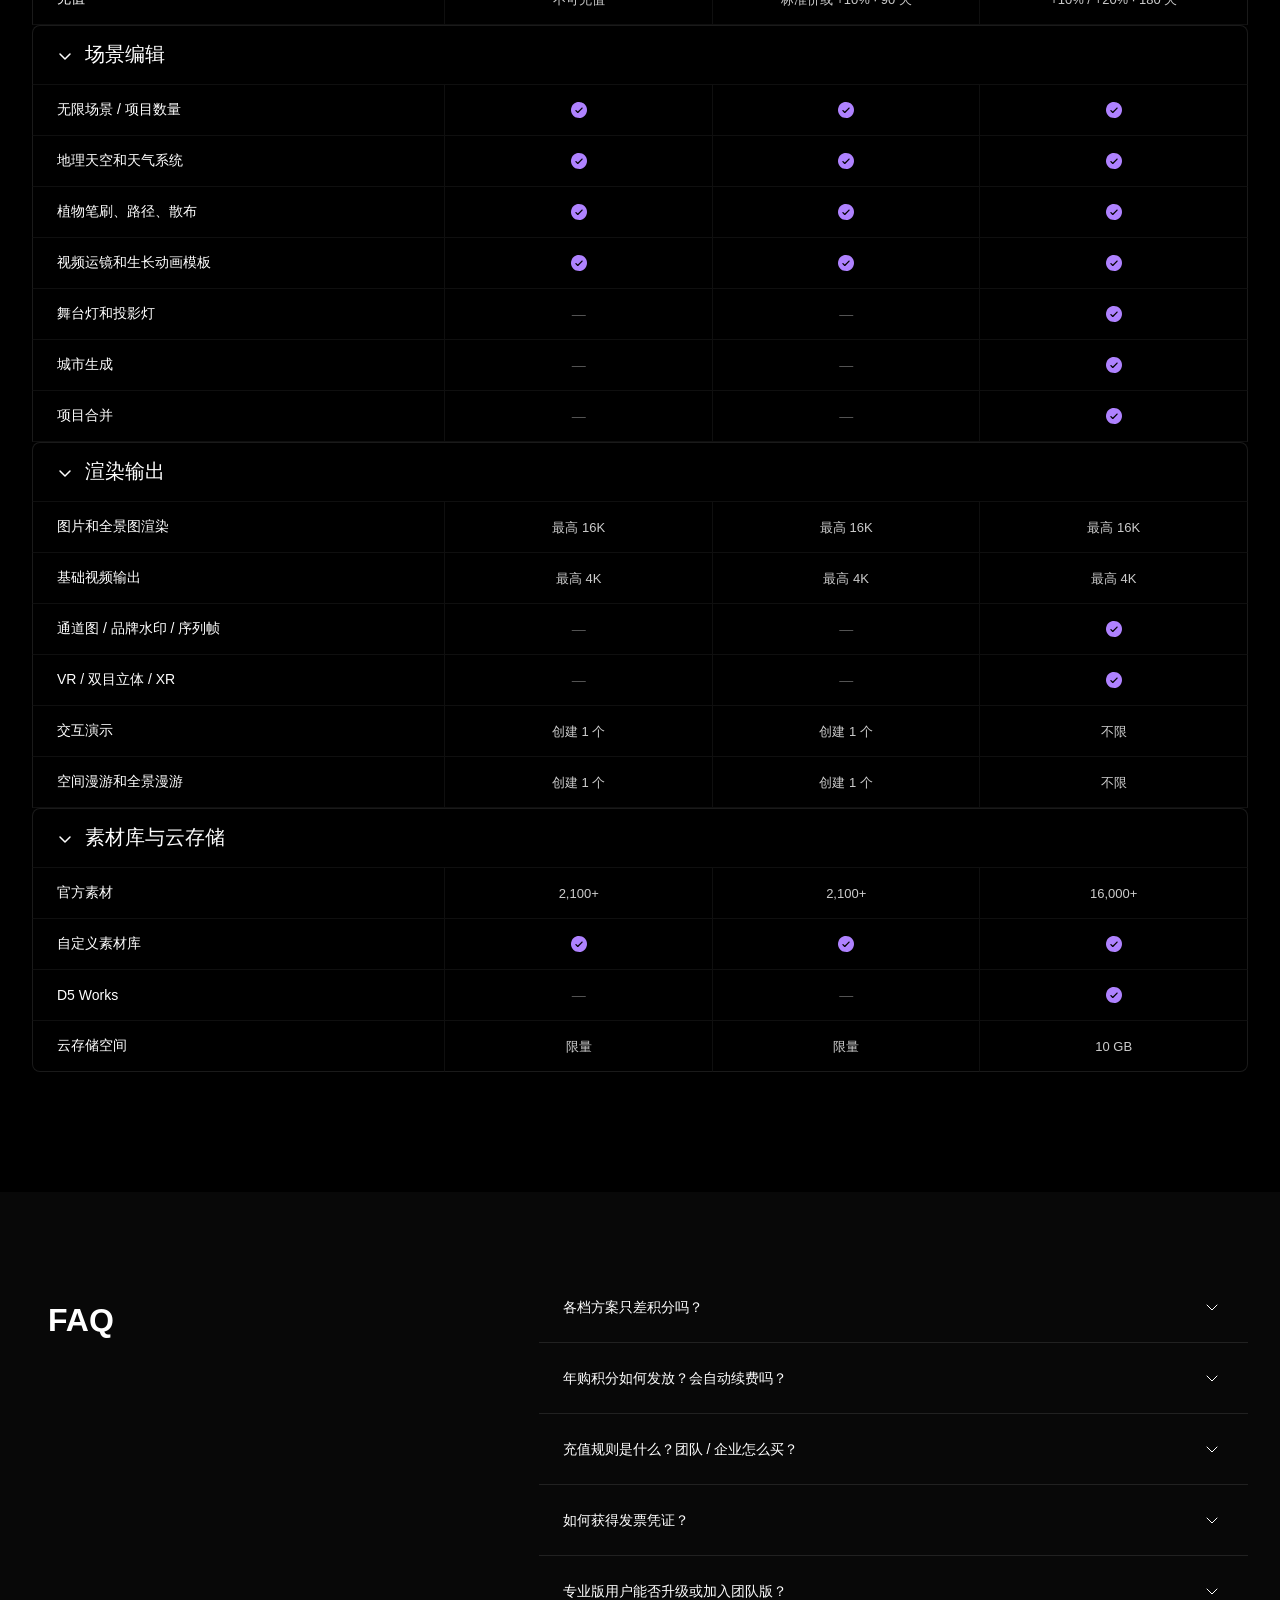
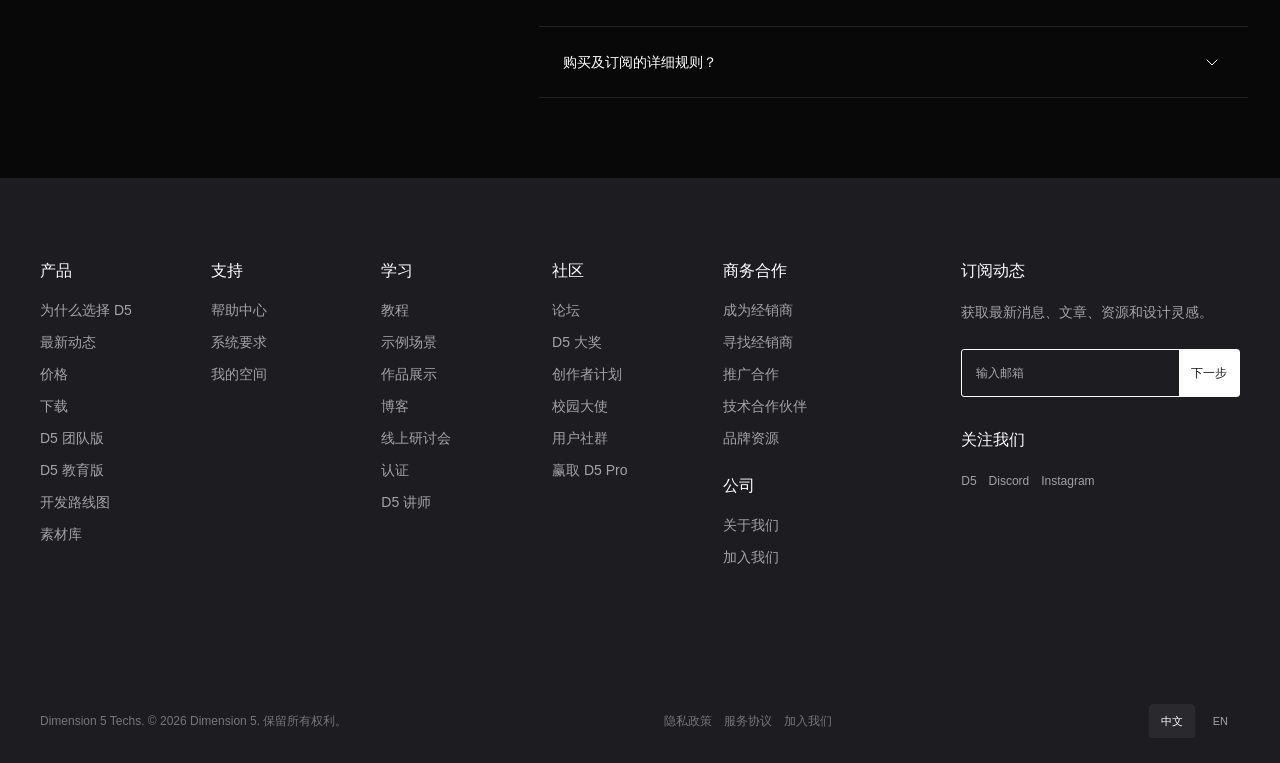
==== commit 88a43e58: "Rewrite AI benefits as short scannable lines with bold numbers. Drop the required AI-benefits card l" ====
--- a/index.html
+++ b/index.html
@@ -7,9 +7,9 @@
   <meta name="description" content="选择适合你的 D5 方案，比较个人版本、AI 用量与设计工作流权益。">
   <title>D5 · 选择你的创作方案</title>
   <link rel="icon" href="assets/d5-logo.png">
-  <link rel="stylesheet" href="styles.css?v=20261009-team-2col">
-  <link rel="stylesheet" href="recommender.css?v=20261009-team-2col">
-  <link rel="stylesheet" href="flows.css?v=20261009-team-2col">
+  <link rel="stylesheet" href="styles.css?v=20261009-ai-copy">
+  <link rel="stylesheet" href="recommender.css?v=20261009-ai-copy">
+  <link rel="stylesheet" href="flows.css?v=20261009-ai-copy">
 </head>
 <body data-route="pricing">
   <div class="demo-toolbar" id="demo-toolbar" aria-label="演示与编辑工具栏"></div>
@@ -73,7 +73,7 @@
       <div class="container faq-inner">
         <div class="faq-title"><h2 id="faq-title">FAQ</h2></div>
         <div class="faq-list">
-          <details><summary><span data-i18n="faq.q1" data-edit="faq.q1">各档方案只差积分吗？</span><img src="assets/figma/caret-down-faq.svg" alt=""></summary><p data-i18n="faq.a1" data-edit="faq.a1">不只积分。小 / 中 / 大还会影响并发、输出分辨率、充值赠送与积分有效期等；基础版与专业版同档积分一致，但在产品工作流与计量上不同——D5 Arco 的 AI 增强 / 放大消耗积分；专业版下 D5 渲染器的 AI 增强 / 放大不消耗积分，基础版不支持渲染器侧增强。具体以当前方案与功能入口说明为准。</p></details>
+          <details><summary><span data-i18n="faq.q1" data-edit="faq.q1">各档方案只差积分吗？</span><img src="assets/figma/caret-down-faq.svg" alt=""></summary><p data-i18n="faq.a1" data-edit="faq.a1">不只积分。小 / 中 / 大还会影响并发任务、图片/视频规格、充值赠送与积分有效期。基础与专业同档积分一致，核心差异是：①商用——基础为生成内容可商用，专业为全部成果可商用；②增强、放大——Arco 两端都消耗积分；专业版渲染器侧不消耗积分，基础版不支持渲染器侧增强。具体以功能入口说明为准。</p></details>
           <details><summary><span data-i18n="faq.q2" data-edit="faq.q2">年购积分如何发放？会自动续费吗？</span><img src="assets/figma/caret-down-faq.svg" alt=""></summary><p data-i18n="faq.a2" data-edit="faq.a2">年购一次支付，积分仍按月发放，未用完不累计到下一积分月。当前为到期不自动续费；是否自动续费以购买确认页为准。</p></details>
           <details><summary><span data-i18n="faq.q3" data-edit="faq.q3">充值规则是什么？团队 / 企业怎么买？</span><img src="assets/figma/caret-down-faq.svg" alt=""></summary><p data-i18n="faq.a3" data-edit="faq.a3">充值可补充 D5 AI 积分，不改变版本功能。社区版不可充值；基础版按档位为标准价或额外赠送，充值积分有效期 90 天；专业版额外赠送更高，有效期 180 天，均以充值确认页为准。团队版与企业版为两个独立版本模块，各自提供基础席位与专业席位，不展示公开自助价，请联系销售获取报价。</p></details>
           <details><summary><span data-i18n="faq.q4" data-edit="faq.q4">如何获得发票凭证？</span><img src="assets/figma/caret-down-faq.svg" alt=""></summary><p data-i18n="faq.a4" data-edit="faq.a4">成功订购后，可前往 D5 用户中心 · 发票服务 申请开票。</p></details>
@@ -115,8 +115,8 @@
   </footer>
 
   <div class="sr-only" id="announcer" role="status" aria-live="polite"></div>
-  <script src="app.js?v=20261009-team-2col"></script>
-  <script src="recommender.js?v=20261009-team-2col"></script>
-  <script src="flows.js?v=20261009-team-2col"></script>
+  <script src="app.js?v=20261009-ai-copy"></script>
+  <script src="recommender.js?v=20261009-ai-copy"></script>
+  <script src="flows.js?v=20261009-ai-copy"></script>
 </body>
 </html>
--- a/styles.css
+++ b/styles.css
@@ -60,59 +60,64 @@
   gap: 14px;
   align-items: stretch;
 }
-.seat-note { margin: 0; font-size: 11px; line-height: 16px; color: var(--text-80); }
-
-/* Business modules: Team / Enterprise — compact for one-screen fit */
+.seat-note { margin: 0; font-size: 13px; line-height: 18px; color: var(--text-80); }
+
+/* Business modules: Team / Enterprise — version titles LARGE (personal plan-name scale);
+   seat cards SMALLER / compact secondary hierarchy */
 .biz-module {
-  display: flex; flex-direction: column; gap: 10px;
-  padding: 12px 12px 14px;
+  display: flex; flex-direction: column; gap: 14px;
+  padding: 18px 14px 16px;
   border: 1px solid var(--border-10);
-  border-radius: 14px;
+  border-radius: 16px;
   background: rgba(255, 255, 255, .02);
   min-width: 0;
 }
-.biz-module-head { display: flex; flex-direction: column; gap: 2px; }
-.biz-module-head h2 { font-size: 18px; font-weight: 600; line-height: 24px; }
-.biz-module-head p { font-size: 12px; line-height: 17px; color: var(--text-60); }
-.biz-module-head .biz-module-note { margin: 2px 0 0; font-size: 11px; line-height: 16px; color: var(--text-60); opacity: .85; }
+.biz-module-head { display: flex; flex-direction: column; gap: 6px; padding: 0 2px 2px; }
+/* Version = section hero: match personal .plan-name h2 (32/40) */
+.biz-module-head h2 { font-size: 32px; font-weight: 500; line-height: 40px; letter-spacing: -.02em; }
+.biz-module-head p { font-size: 14px; font-weight: 500; line-height: 22px; color: var(--text-60); }
+.biz-module-head .biz-module-note { margin: 2px 0 0; font-size: 12px; line-height: 18px; color: var(--text-60); opacity: .85; }
 .biz-seat-grid {
   display: grid;
   grid-template-columns: repeat(2, minmax(0, 1fr));
-  gap: 8px;
+  gap: 10px;
   align-items: stretch;
 }
+/* Compact seat product cards — secondary to version header */
 .plan-card.seat-card {
-  gap: 8px;
-  padding: 10px 10px 12px;
+  gap: 10px;
+  padding: 12px 10px 12px;
   border-width: 1px;
   border-radius: 12px;
 }
-.plan-card.seat-card .plan-zone-a { gap: 6px; padding-bottom: 0; }
-.plan-card.seat-card .plan-title { gap: 2px; }
-.plan-card.seat-card .plan-desc { font-size: 11px; line-height: 15px; color: var(--text-60); }
-.plan-card.seat-card .plan-name h2 { font-size: 16px; font-weight: 600; line-height: 22px; }
+.plan-card.seat-card .plan-zone-a { gap: 8px; padding-bottom: 0; }
+.plan-card.seat-card .plan-title { gap: 4px; }
+.plan-card.seat-card .plan-name h2 { font-size: 18px; font-weight: 600; line-height: 24px; letter-spacing: -.01em; }
+.plan-card.seat-card .plan-desc { font-size: 12px; font-weight: 500; line-height: 18px; color: var(--text-60); }
 .plan-card.seat-card .seat-capacity {
   margin-top: 0;
   padding: 8px 10px;
   gap: 2px;
   border-radius: 8px;
 }
-.plan-card.seat-card .seat-capacity .capacity-title { font-size: 13px; font-weight: 600; line-height: 18px; }
+.plan-card.seat-card .seat-capacity .capacity-title { font-size: 14px; font-weight: 600; line-height: 20px; }
 .plan-card.seat-card .plan-button {
-  height: 34px;
-  padding: 6px 10px;
+  height: 36px;
+  padding: 8px 10px;
   font-size: 13px;
+  font-weight: 500;
   border-radius: 9999px;
 }
 .plan-card.seat-card .seat-bullets { margin-top: 0; gap: 0; }
 .plan-card.seat-card .seat-bullets li {
   min-height: 0;
-  padding: 2px 0;
-  font-size: 11px;
-  line-height: 15px;
-  gap: 6px;
-}
-.plan-card.seat-card .seat-bullets li .check { width: 12px; height: 12px; margin-top: 1px; }
+  padding: 4px 0;
+  font-size: 12px;
+  line-height: 18px;
+  gap: 8px;
+  color: rgba(255, 255, 255, .82);
+}
+.plan-card.seat-card .seat-bullets li .check { width: 14px; height: 14px; margin-top: 2px; }
 
 /* Lovart-inspired card zones + AI/workflow split */
 .plan-zone-a { display: flex; flex-direction: column; gap: 16px; padding-bottom: 4px; }
@@ -132,7 +137,7 @@
 .seat-capacity { margin-top: 0; }
 .seat-capacity .capacity-title { font-size: 13px; line-height: 18px; }
 .seat-bullets { margin-top: 0; }
-.seat-bullets li { min-height: 0; padding: 2px 0; font-size: 11px; line-height: 15px; }
+.seat-bullets li { min-height: 0; padding: 6px 0; font-size: 13px; line-height: 20px; }
 
 .benefit-stack { display: flex; flex-direction: column; gap: 0; margin-top: 0; }
 .benefit-block { display: flex; flex-direction: column; gap: 10px; }
@@ -320,8 +325,11 @@
 @media (max-width: 640px) {
   .plan-grid { grid-template-columns: minmax(0, 1fr); }
   .biz-seat-grid { grid-template-columns: minmax(0, 1fr); }
-  .biz-module { padding: 12px; }
-  .biz-module-head h2 { font-size: 16px; line-height: 22px; }
+  .biz-module { padding: 14px 12px 14px; }
+  .biz-module-head h2 { font-size: 28px; line-height: 36px; }
+  .plan-card.seat-card .plan-name h2 { font-size: 16px; line-height: 22px; }
+  .plan-card.seat-card .plan-desc { font-size: 12px; line-height: 18px; }
+  .plan-card.seat-card .plan-button { height: 34px; font-size: 12px; }
   .faq-inner { grid-template-columns: minmax(0, 1fr); }
   .faq-title { min-height: 0; padding: 0 24px 16px; }
 }
@@ -341,3 +349,6 @@
   html { scroll-behavior: auto; }
   *, *::before, *::after { transition: none !important; }
 }
+
+.plan-list span b { color: var(--text); font-weight: 650; }
+.seat-bullets span b { color: var(--text); font-weight: 650; }
--- a/flows.css
+++ b/flows.css
@@ -60,6 +60,8 @@
 /* Views */
 .view { display: none; }
 .view.is-active { display: block; }
+/* Shared SPA host: stay visible while #flow-host is shown (JS keeps is-active in sync). */
+#flow-host:not([hidden]) #flow-root.view { display: block; }
 #view-pricing.is-active ~ .reference-footer { display: block; }
 body:not([data-route="pricing"]) .reference-footer { display: none; }
 body:not([data-route="pricing"]) #workflow,
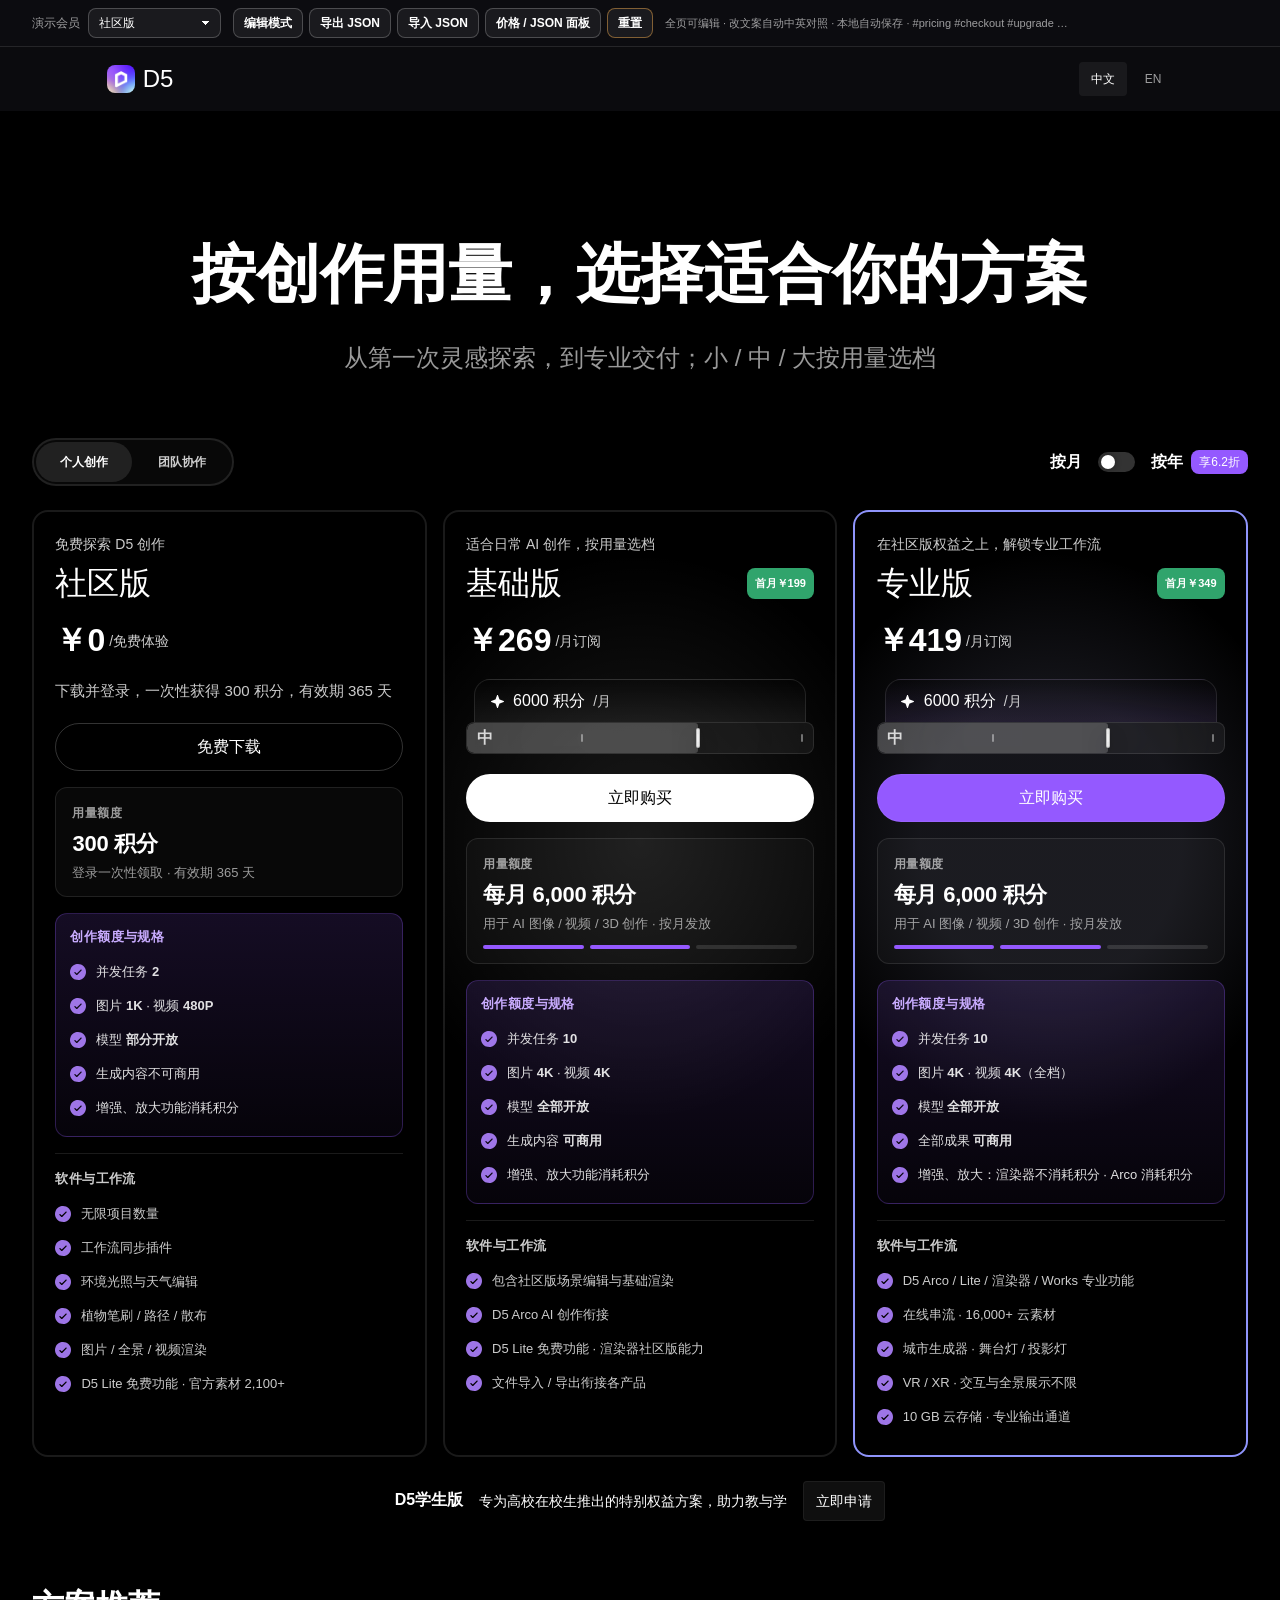
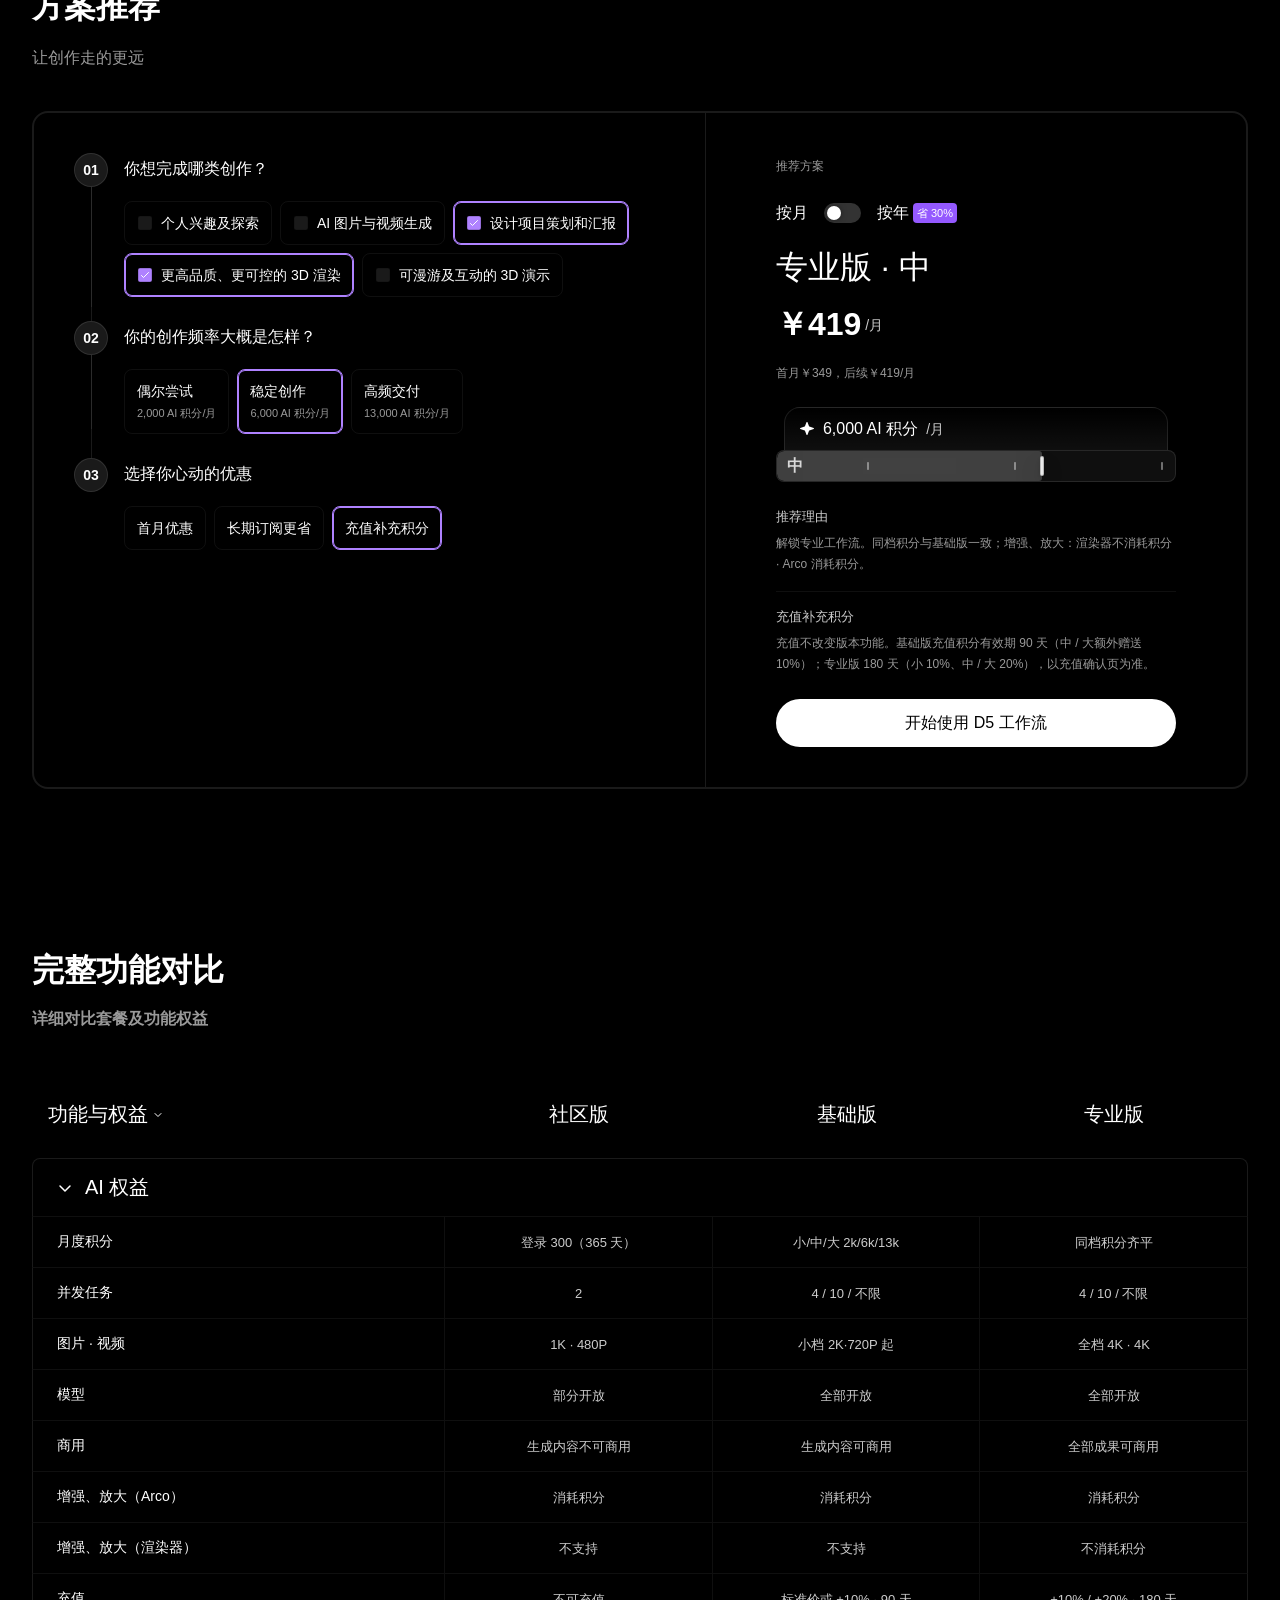
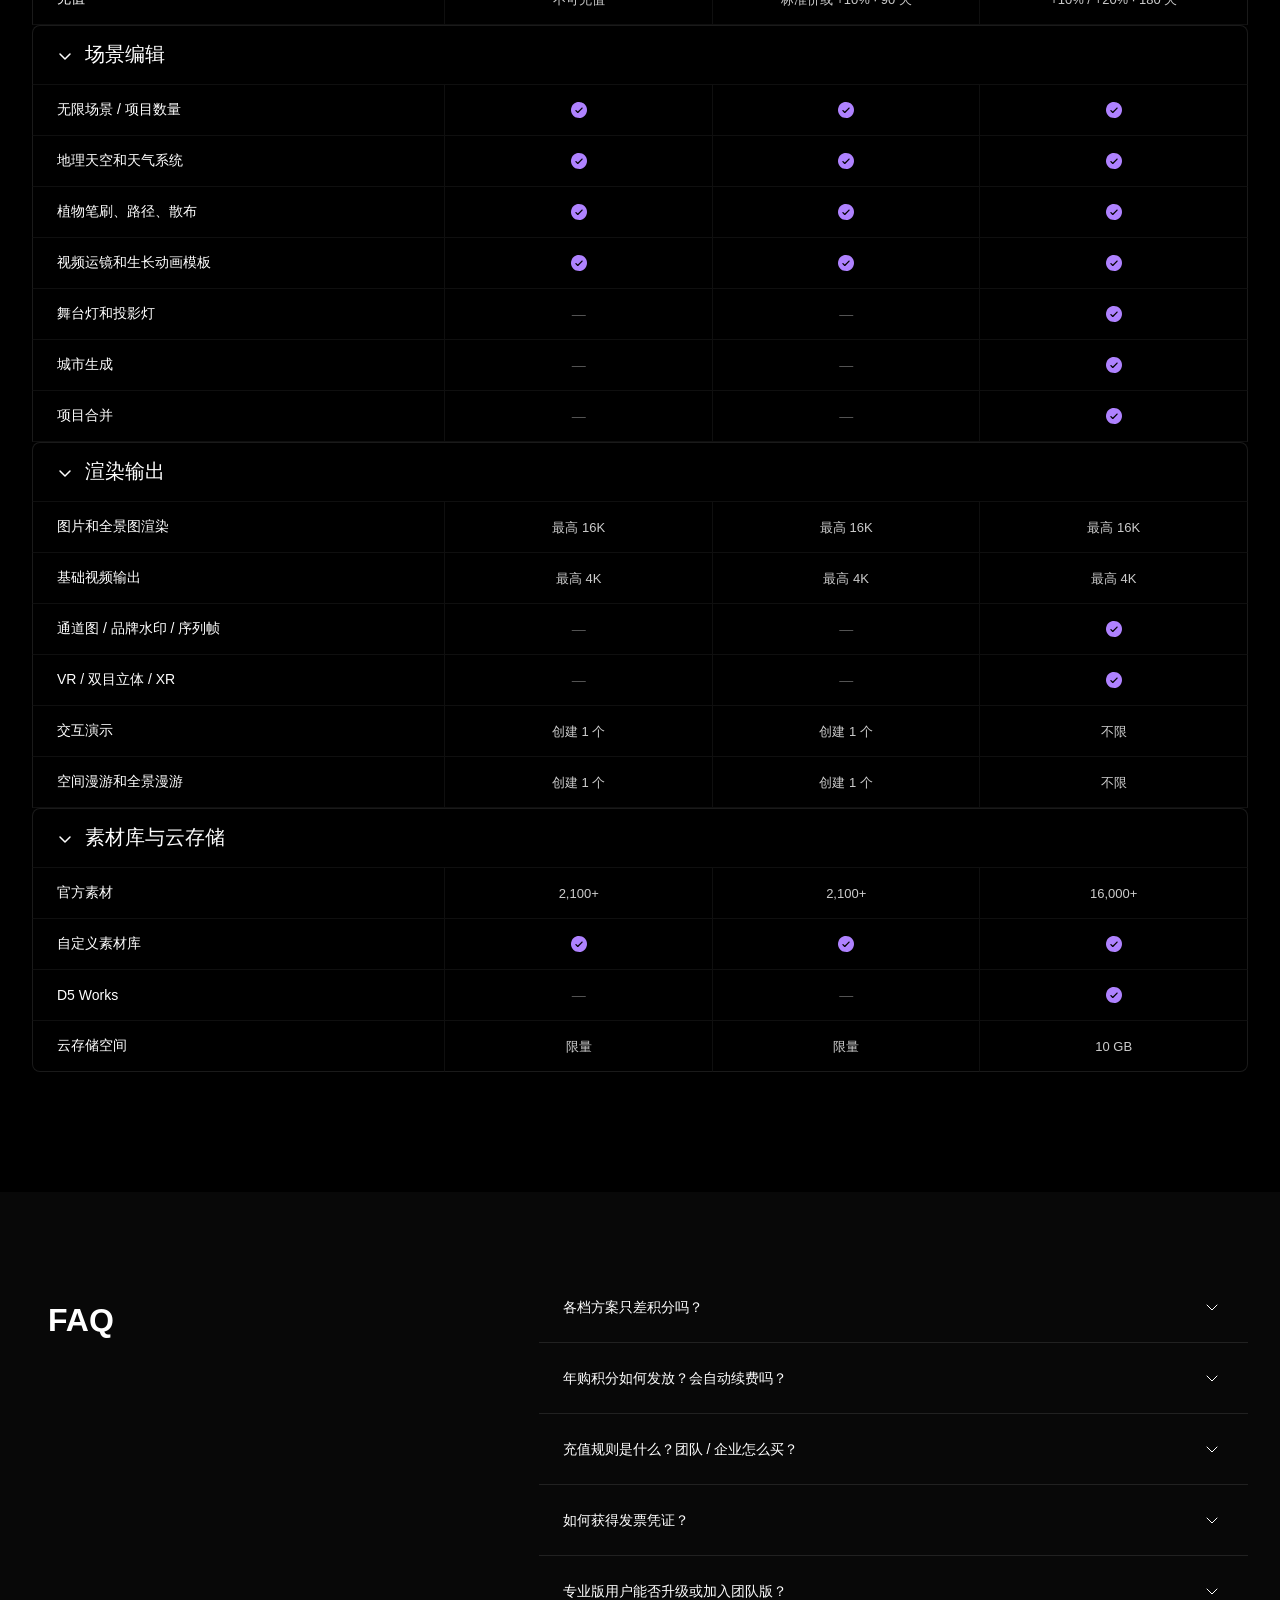
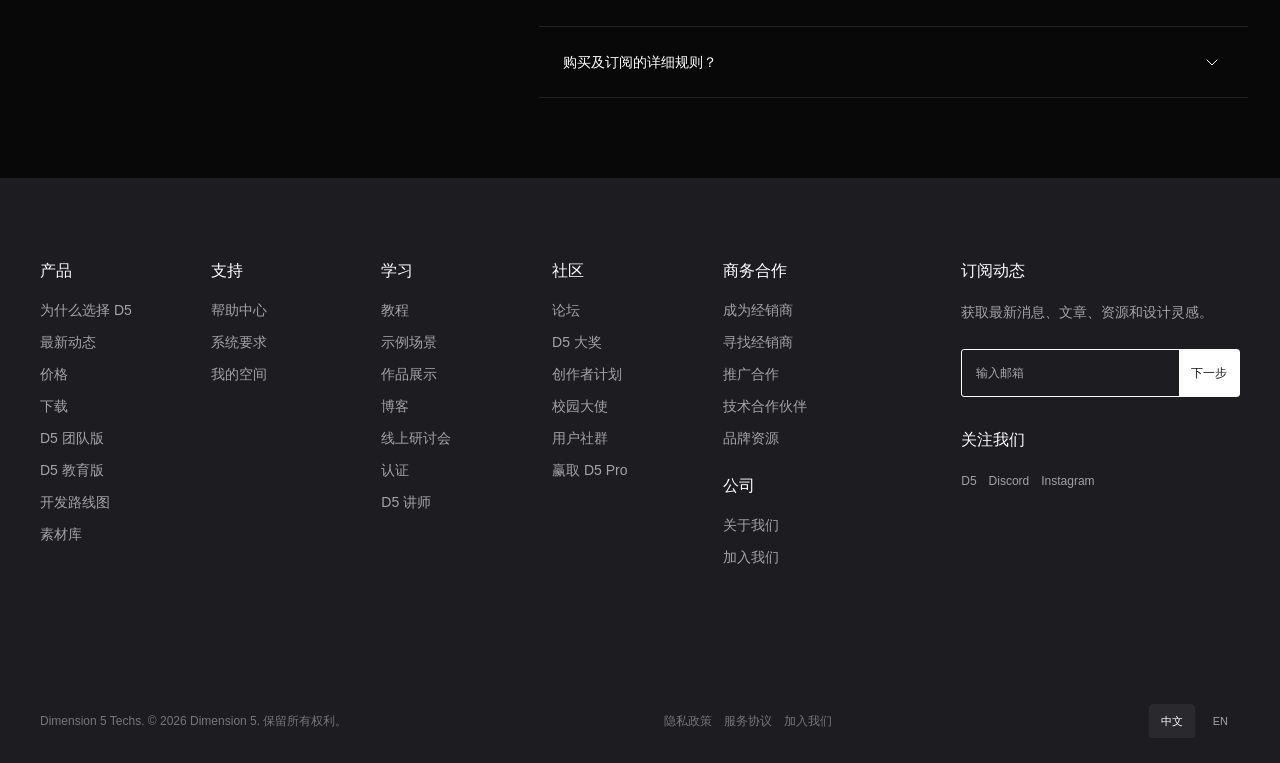
==== commit bc0c93dc: "Add full-page edit mode with ZH/EN auto sync and bust the asset cache. Co-authored-by: Cazenove <jjc" ====
--- a/index.html
+++ b/index.html
@@ -7,9 +7,9 @@
   <meta name="description" content="选择适合你的 D5 方案，比较个人版本、AI 用量与设计工作流权益。">
   <title>D5 · 选择你的创作方案</title>
   <link rel="icon" href="assets/d5-logo.png">
-  <link rel="stylesheet" href="styles.css?v=20261009-ai-copy">
-  <link rel="stylesheet" href="recommender.css?v=20261009-ai-copy">
-  <link rel="stylesheet" href="flows.css?v=20261009-ai-copy">
+  <link rel="stylesheet" href="styles.css?v=20261010-edit-i18n">
+  <link rel="stylesheet" href="recommender.css?v=20261010-edit-i18n">
+  <link rel="stylesheet" href="flows.css?v=20261010-edit-i18n">
 </head>
 <body data-route="pricing">
   <div class="demo-toolbar" id="demo-toolbar" aria-label="演示与编辑工具栏"></div>
@@ -53,8 +53,8 @@
 
     <section class="section container" id="workflow" aria-labelledby="workflow-title">
       <div class="section-head">
-        <h2 id="workflow-title" data-edit="workflow.title">方案推荐</h2>
-        <p data-edit="workflow.subtitle">让创作走的更远</p>
+        <h2 id="workflow-title" data-i18n="workflow.title" data-edit="workflow.title">方案推荐</h2>
+        <p data-i18n="workflow.subtitle" data-edit="workflow.subtitle">让创作走的更远</p>
       </div>
       <div class="plan-finder" id="plan-finder"></div>
     </section>
@@ -71,7 +71,7 @@
 
     <section class="faq" id="faq" aria-labelledby="faq-title">
       <div class="container faq-inner">
-        <div class="faq-title"><h2 id="faq-title">FAQ</h2></div>
+        <div class="faq-title"><h2 id="faq-title" data-edit="faq.title">FAQ</h2></div>
         <div class="faq-list">
           <details><summary><span data-i18n="faq.q1" data-edit="faq.q1">各档方案只差积分吗？</span><img src="assets/figma/caret-down-faq.svg" alt=""></summary><p data-i18n="faq.a1" data-edit="faq.a1">不只积分。小 / 中 / 大还会影响并发任务、图片/视频规格、充值赠送与积分有效期。基础与专业同档积分一致，核心差异是：①商用——基础为生成内容可商用，专业为全部成果可商用；②增强、放大——Arco 两端都消耗积分；专业版渲染器侧不消耗积分，基础版不支持渲染器侧增强。具体以功能入口说明为准。</p></details>
           <details><summary><span data-i18n="faq.q2" data-edit="faq.q2">年购积分如何发放？会自动续费吗？</span><img src="assets/figma/caret-down-faq.svg" alt=""></summary><p data-i18n="faq.a2" data-edit="faq.a2">年购一次支付，积分仍按月发放，未用完不累计到下一积分月。当前为到期不自动续费；是否自动续费以购买确认页为准。</p></details>
@@ -115,8 +115,9 @@
   </footer>
 
   <div class="sr-only" id="announcer" role="status" aria-live="polite"></div>
-  <script src="app.js?v=20261009-ai-copy"></script>
-  <script src="recommender.js?v=20261009-ai-copy"></script>
-  <script src="flows.js?v=20261009-ai-copy"></script>
+  <script src="app.js?v=20261010-edit-i18n"></script>
+  <script src="i18n-sync.js?v=20261010-edit-i18n"></script>
+  <script src="recommender.js?v=20261010-edit-i18n"></script>
+  <script src="flows.js?v=20261010-edit-i18n"></script>
 </body>
 </html>
--- a/flows.css
+++ b/flows.css
@@ -56,6 +56,10 @@
   outline: 2px solid var(--ai); background: rgba(148, 89, 255, .08);
 }
 body.editing .global-nav { top: auto; }
+body.editing button[contenteditable="true"],
+body.editing a[contenteditable="true"] { cursor: text; }
+body.editing .plan-button [data-edit],
+body.editing .flow-btn [data-edit] { display: inline; }
 
 /* Views */
 .view { display: none; }
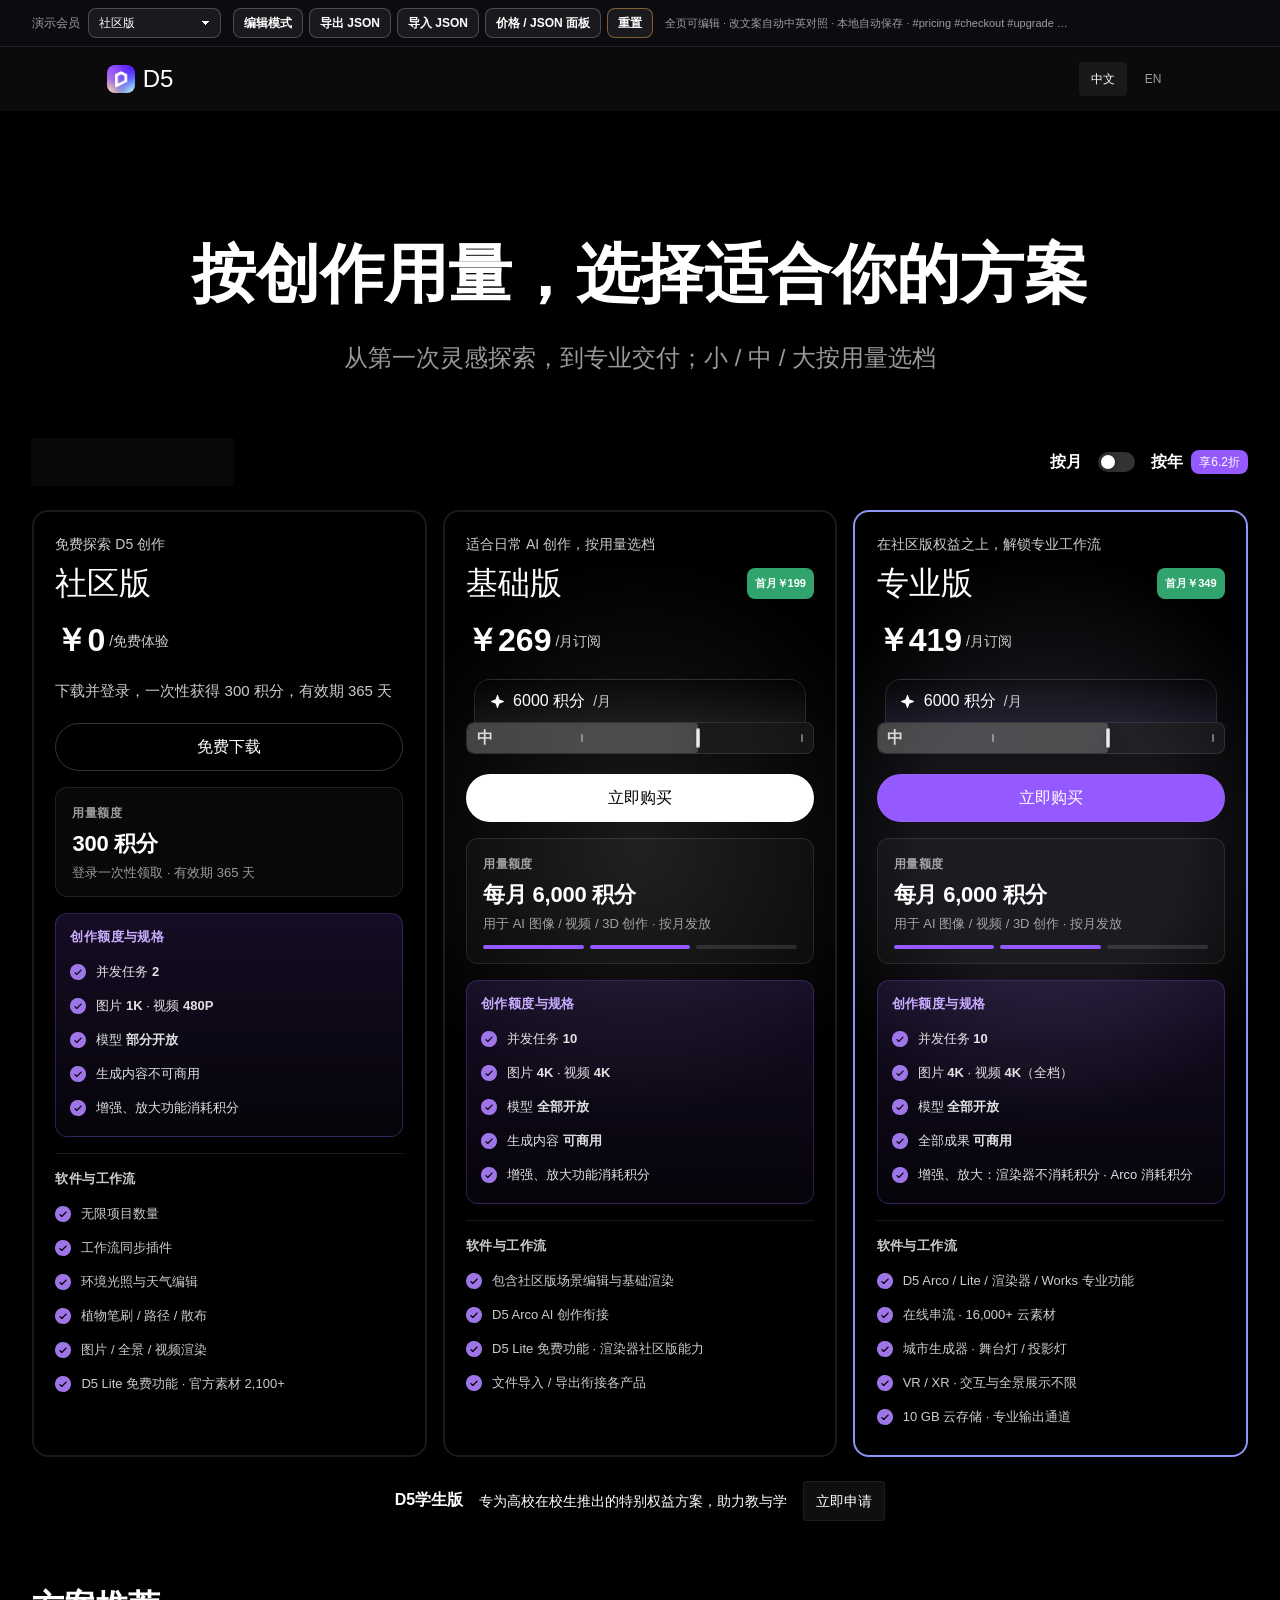
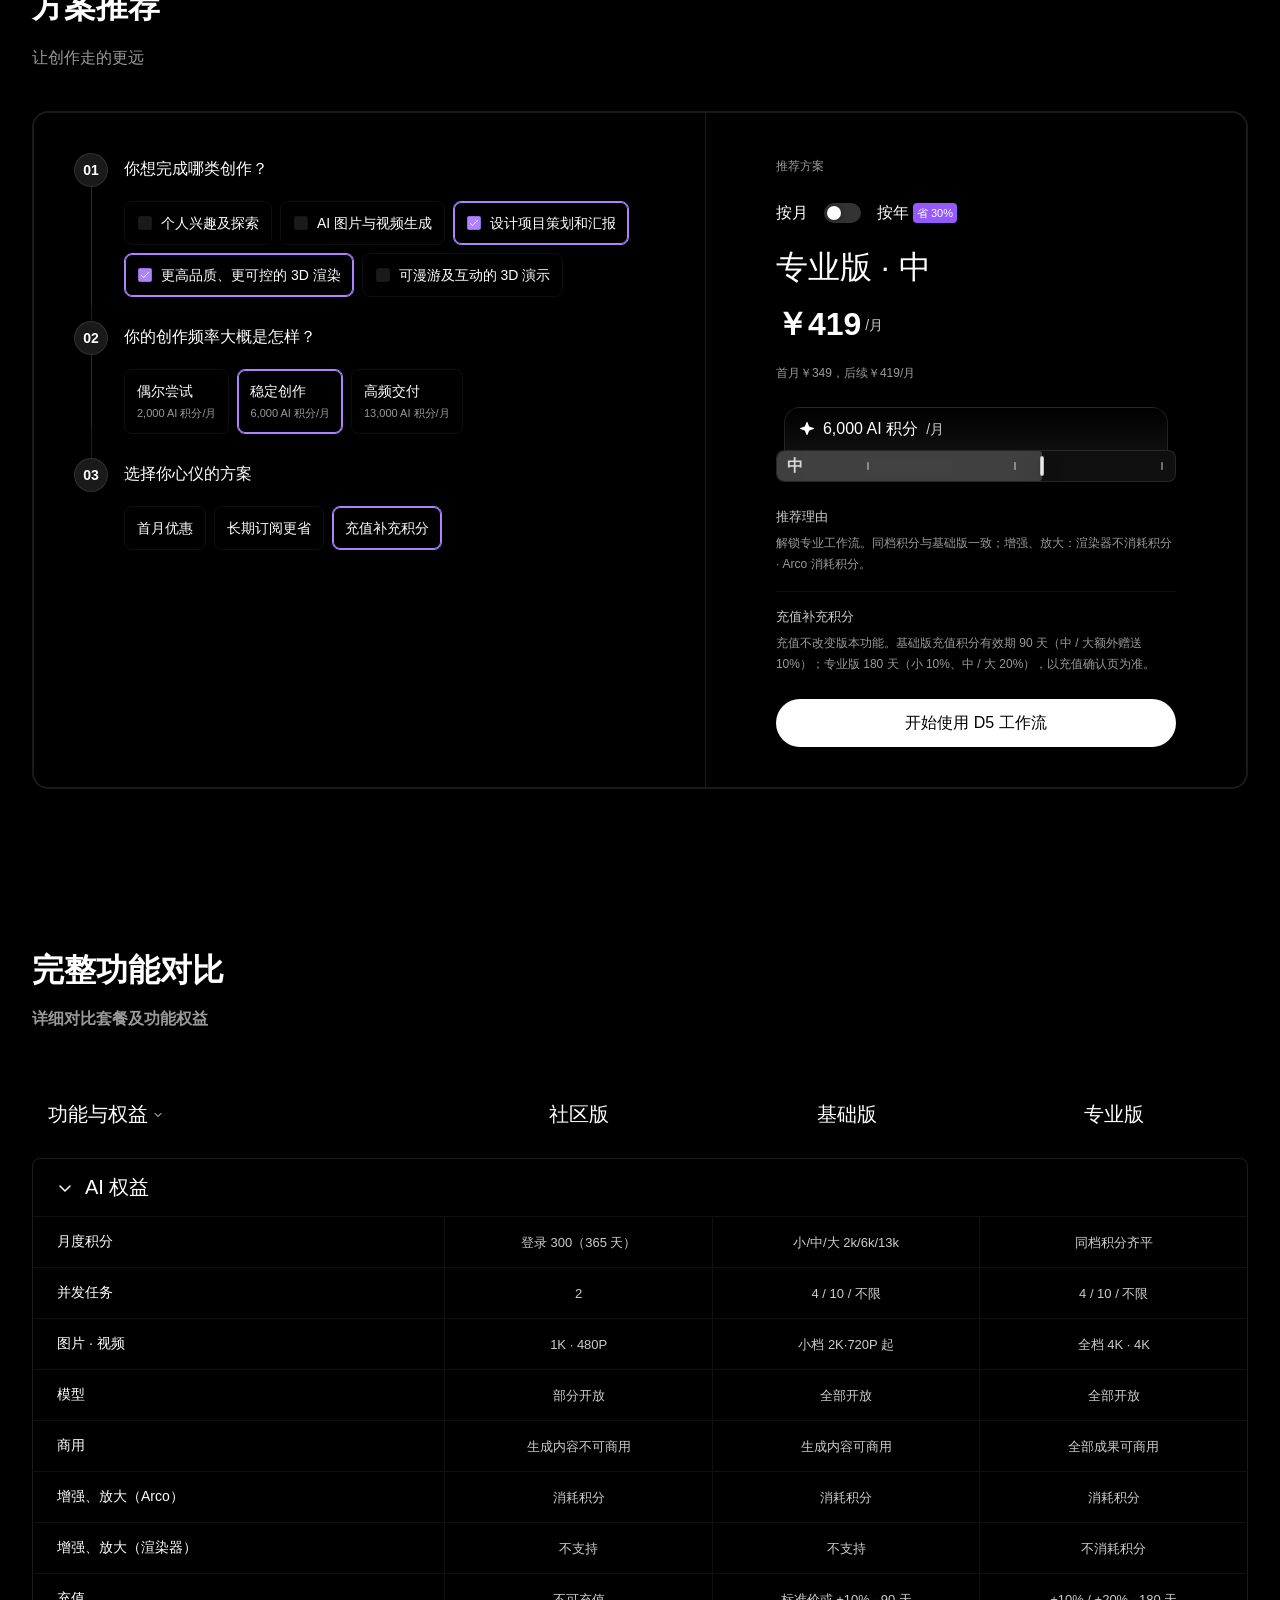
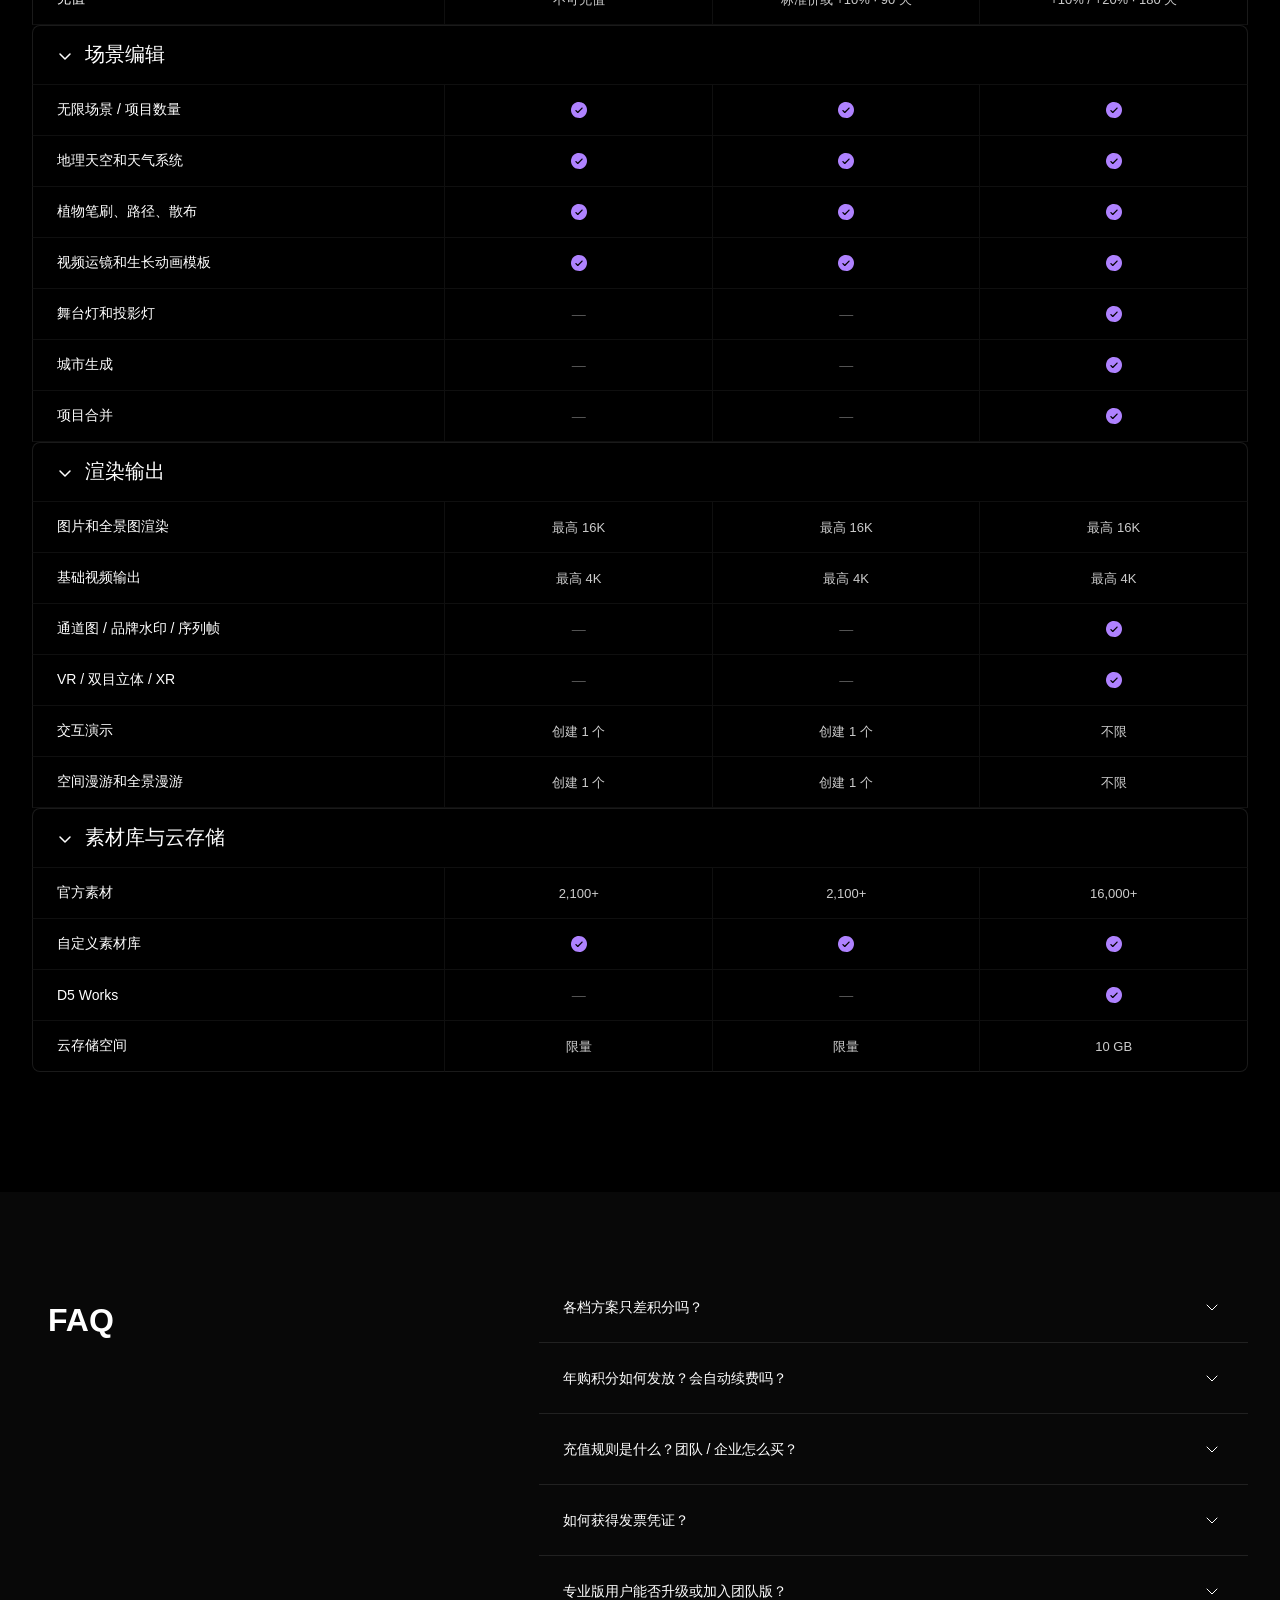
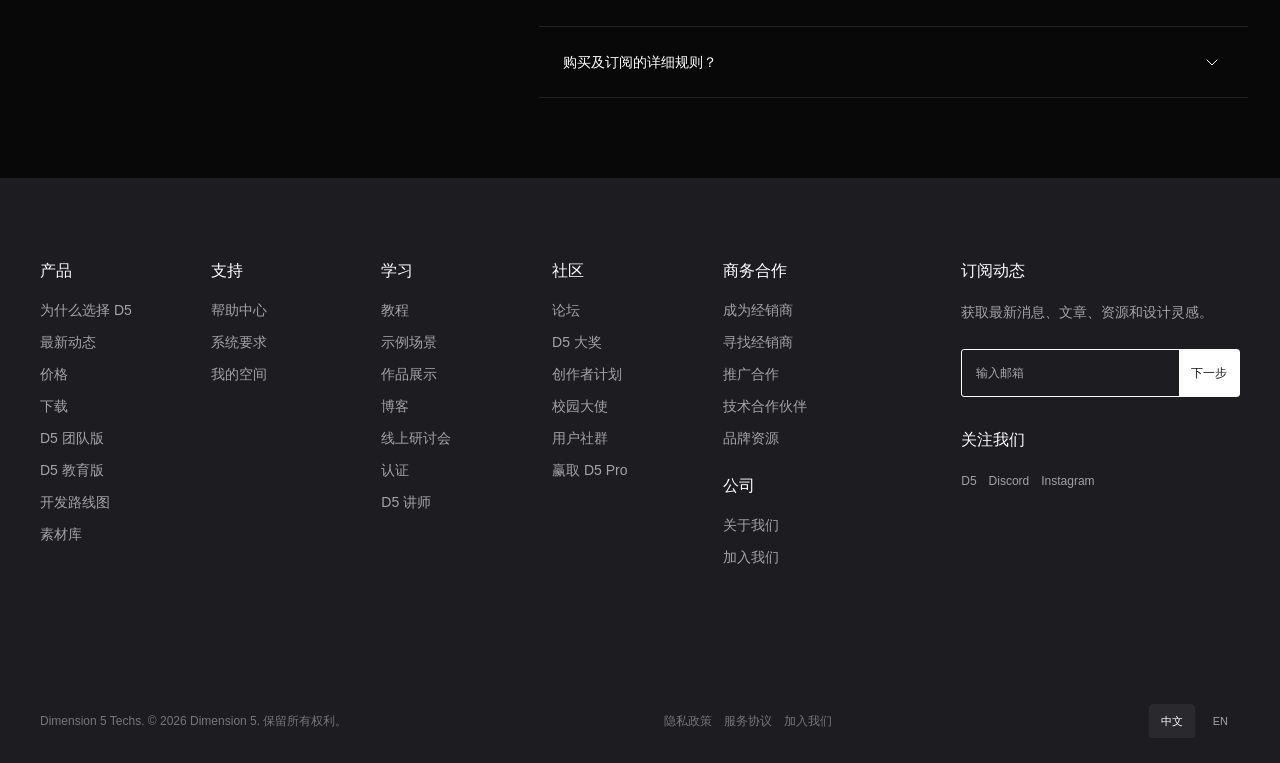
==== commit 36689d6a: "Fix finder question 3 copy and bust the asset cache. Use 选择你心仪的方案 / Choose your preferred plan and l" ====
--- a/index.html
+++ b/index.html
@@ -7,9 +7,9 @@
   <meta name="description" content="选择适合你的 D5 方案，比较个人版本、AI 用量与设计工作流权益。">
   <title>D5 · 选择你的创作方案</title>
   <link rel="icon" href="assets/d5-logo.png">
-  <link rel="stylesheet" href="styles.css?v=20261010-edit-i18n">
-  <link rel="stylesheet" href="recommender.css?v=20261010-edit-i18n">
-  <link rel="stylesheet" href="flows.css?v=20261010-edit-i18n">
+  <link rel="stylesheet" href="styles.css?v=20261010-preferred-plan">
+  <link rel="stylesheet" href="recommender.css?v=20261010-preferred-plan">
+  <link rel="stylesheet" href="flows.css?v=20261010-preferred-plan">
 </head>
 <body data-route="pricing">
   <div class="demo-toolbar" id="demo-toolbar" aria-label="演示与编辑工具栏"></div>
@@ -115,9 +115,9 @@
   </footer>
 
   <div class="sr-only" id="announcer" role="status" aria-live="polite"></div>
-  <script src="app.js?v=20261010-edit-i18n"></script>
-  <script src="i18n-sync.js?v=20261010-edit-i18n"></script>
-  <script src="recommender.js?v=20261010-edit-i18n"></script>
-  <script src="flows.js?v=20261010-edit-i18n"></script>
+  <script src="app.js?v=20261010-preferred-plan"></script>
+  <script src="i18n-sync.js?v=20261010-preferred-plan"></script>
+  <script src="recommender.js?v=20261010-preferred-plan"></script>
+  <script src="flows.js?v=20261010-preferred-plan"></script>
 </body>
 </html>
